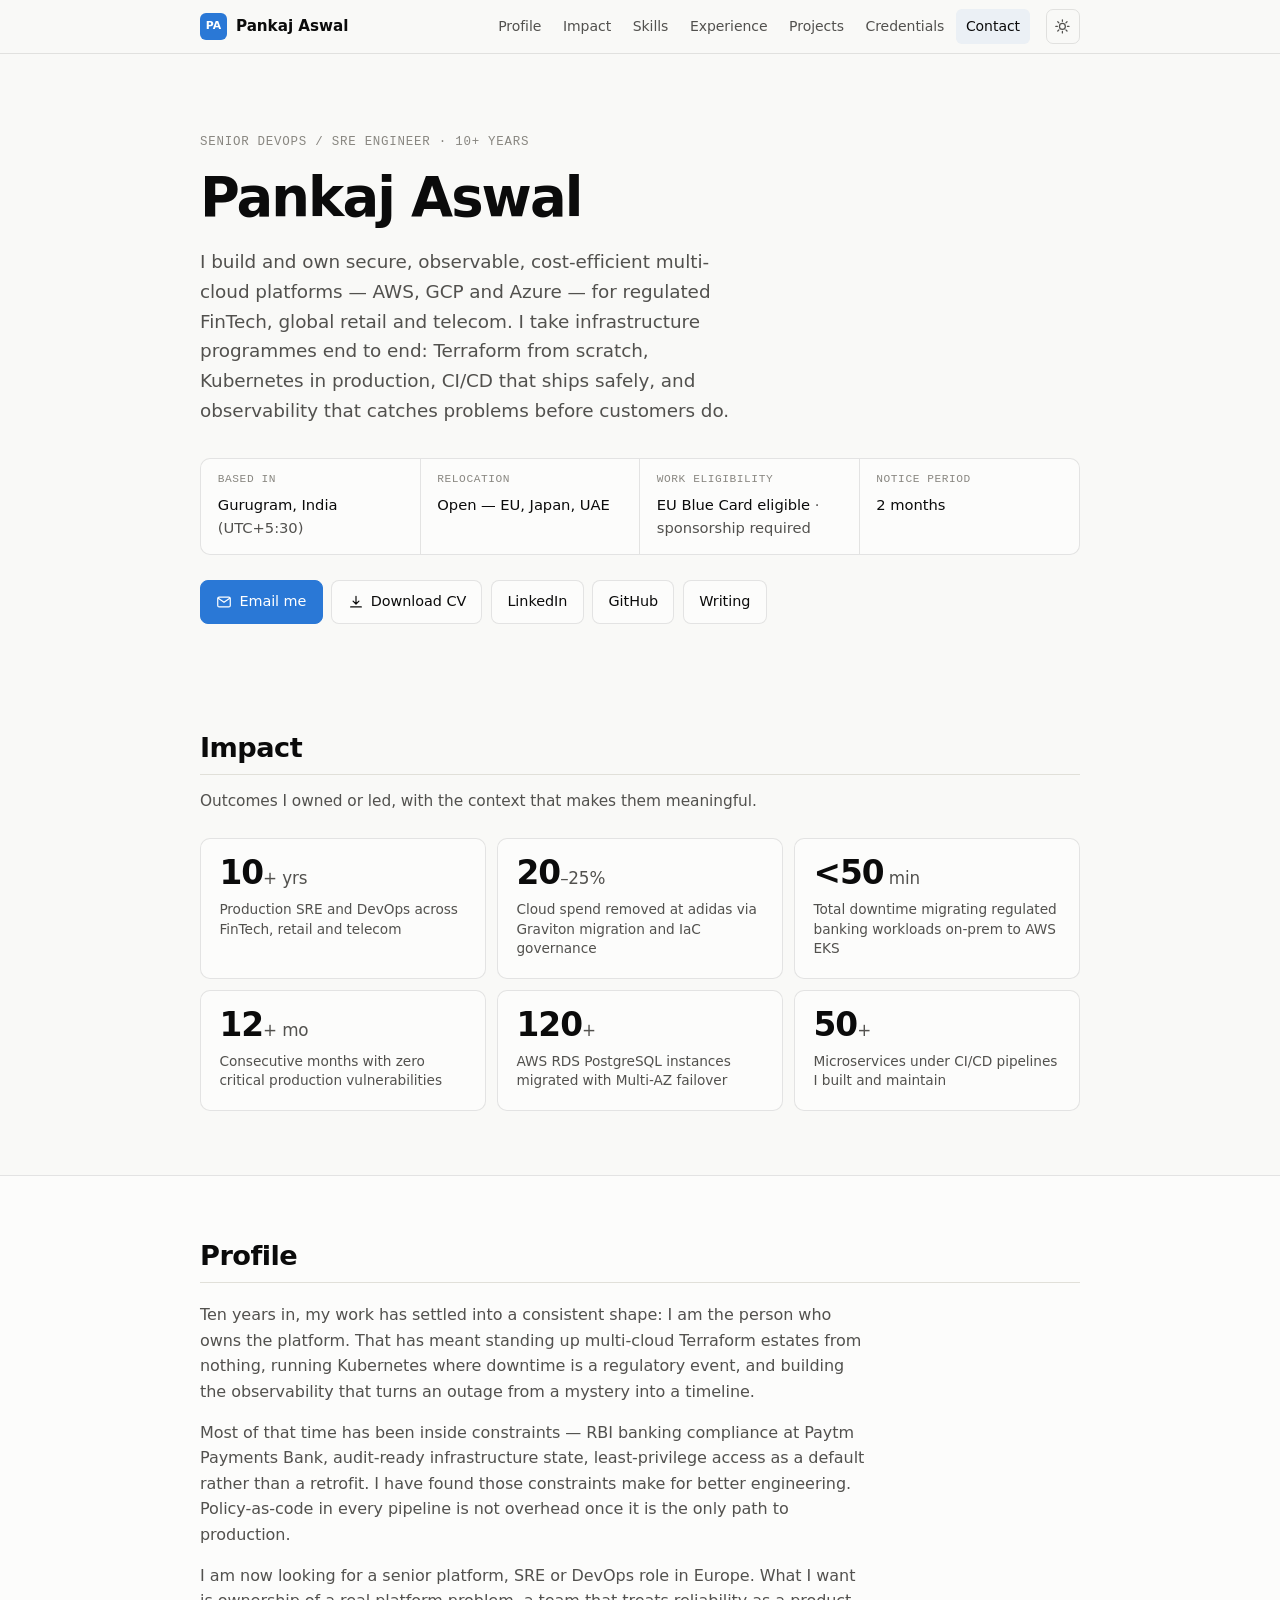
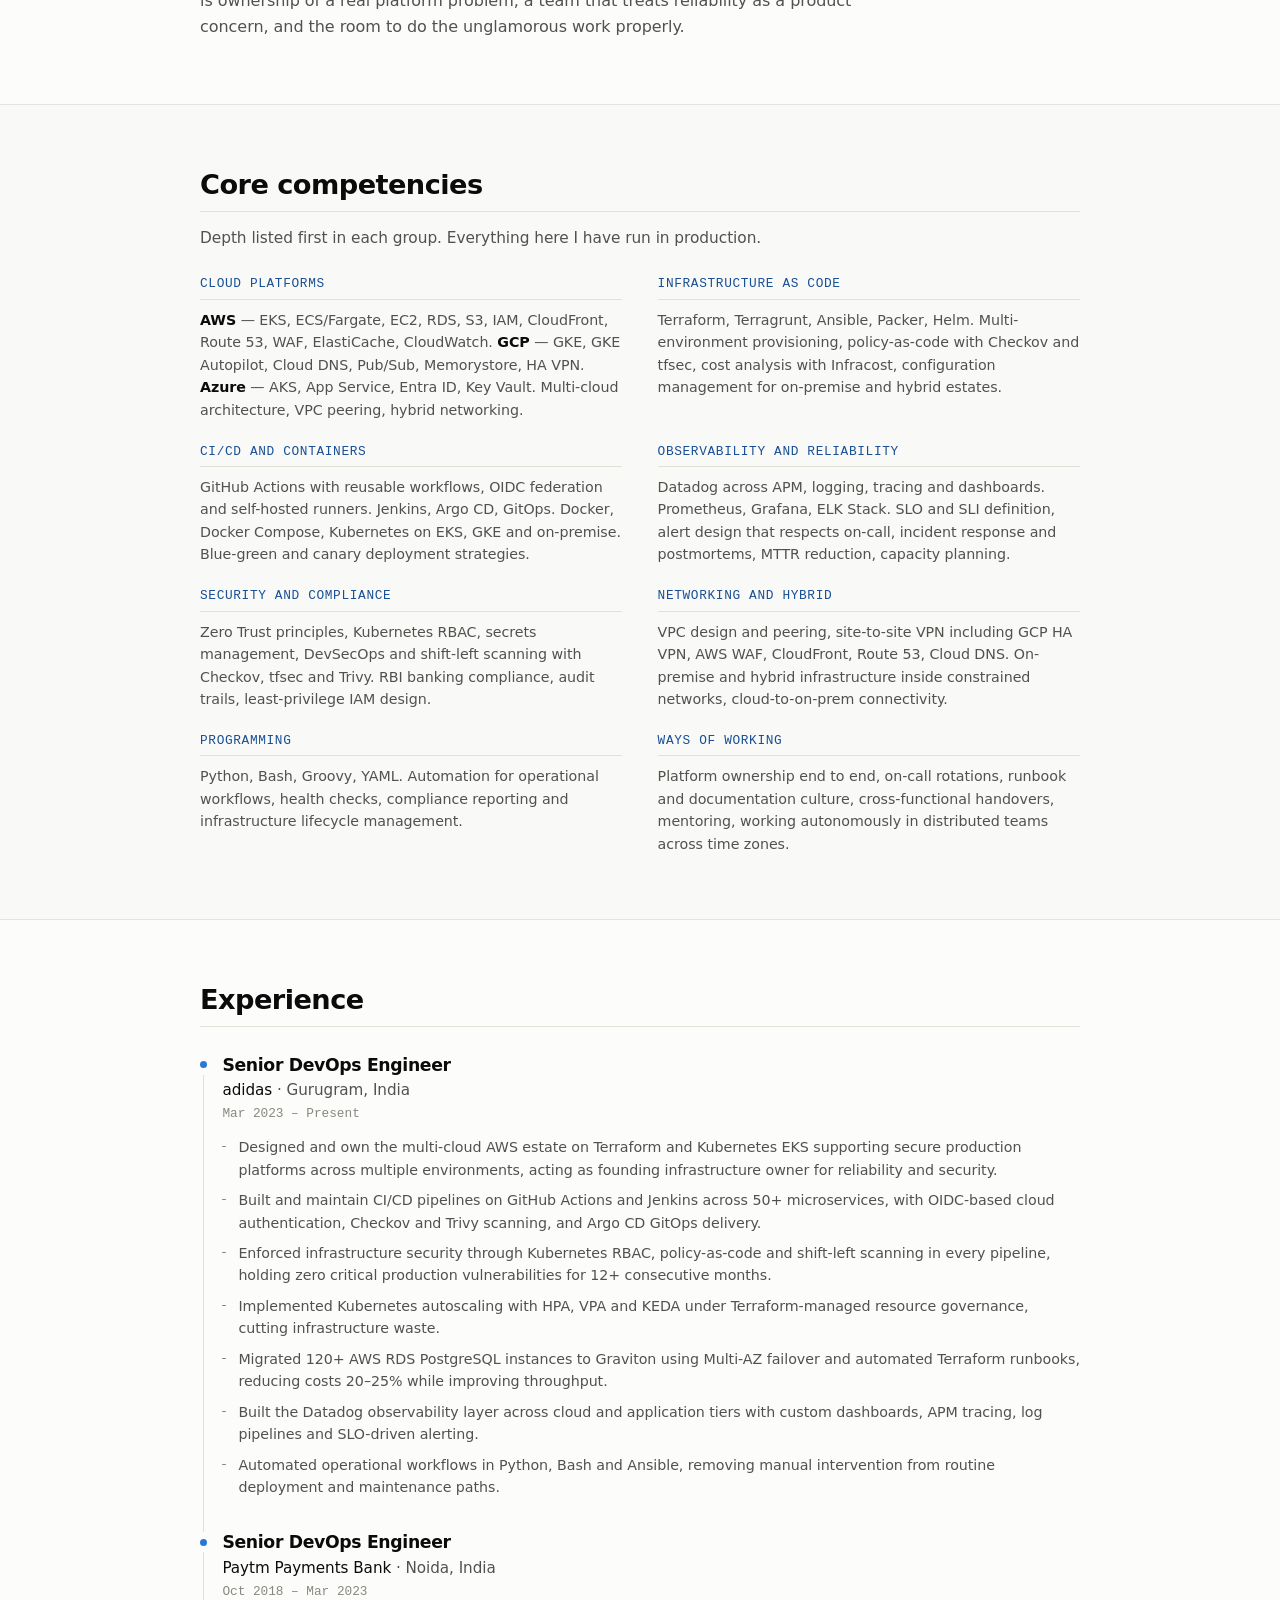
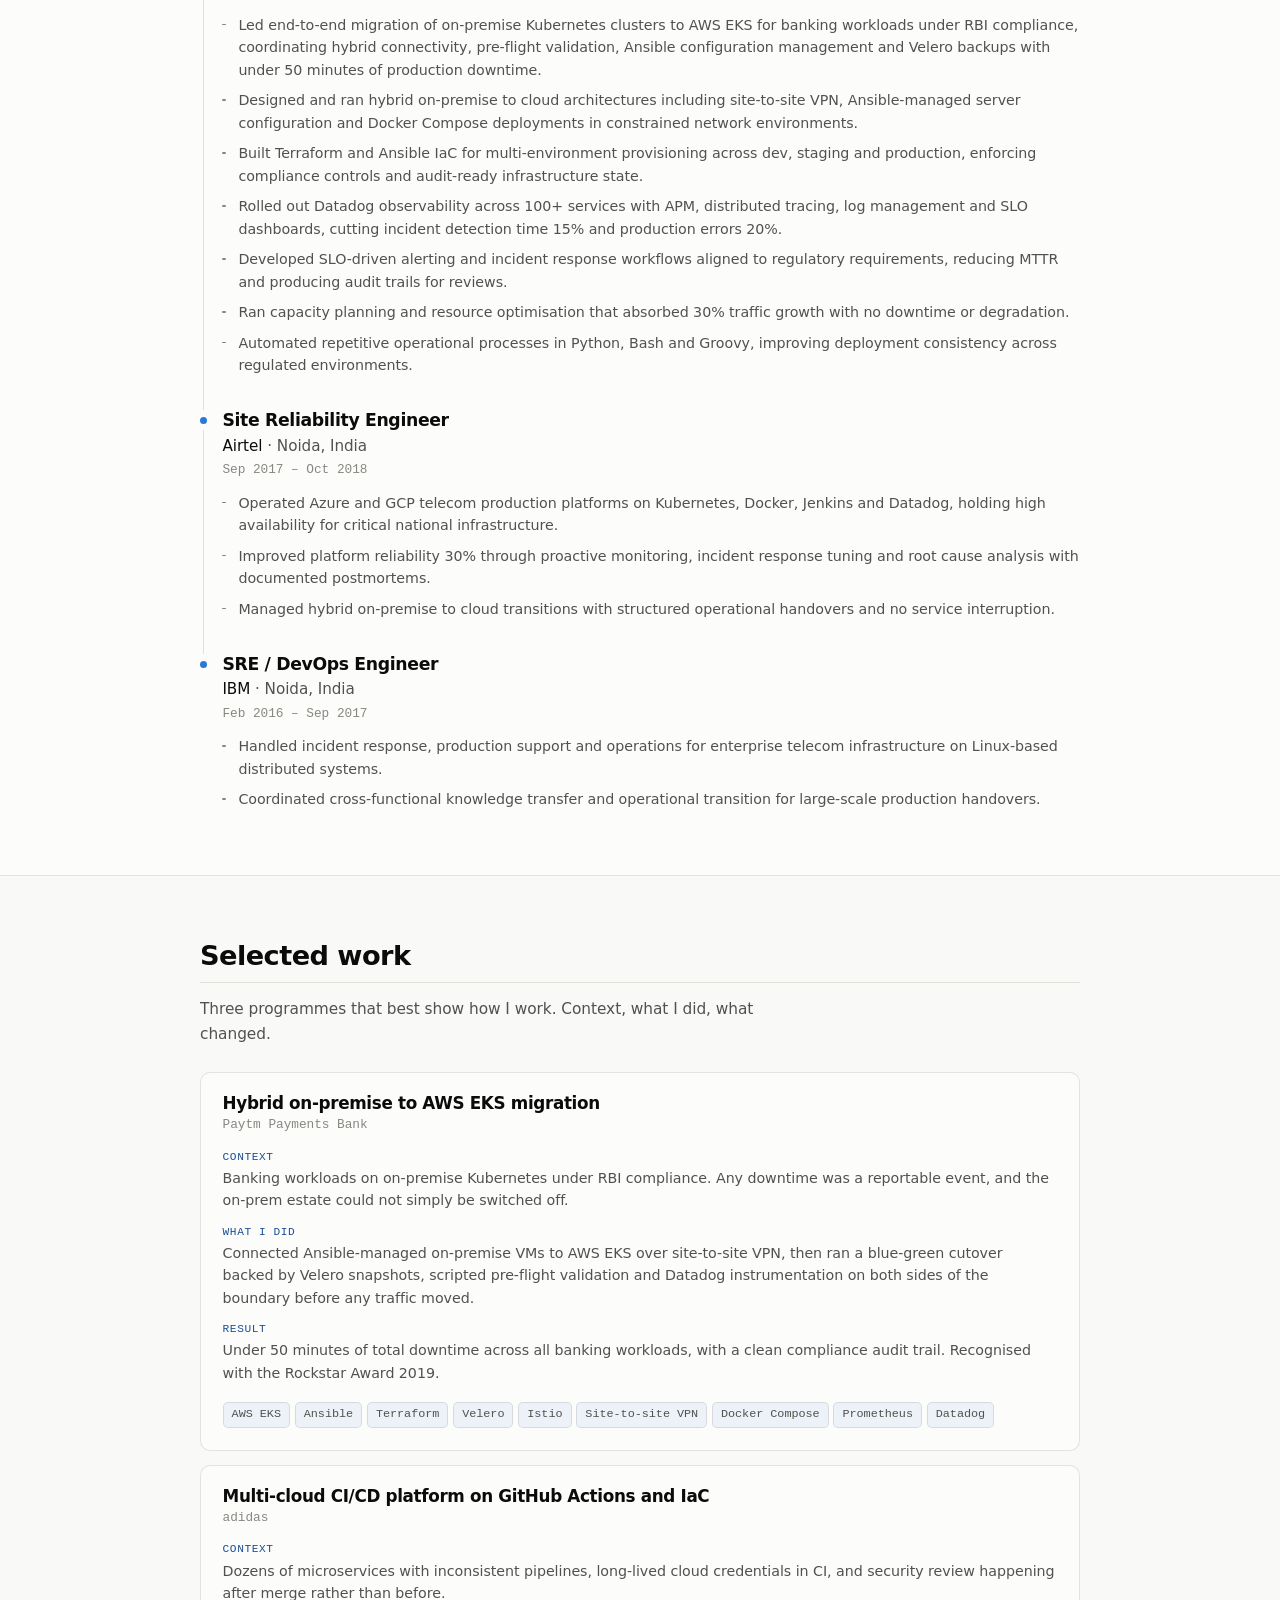
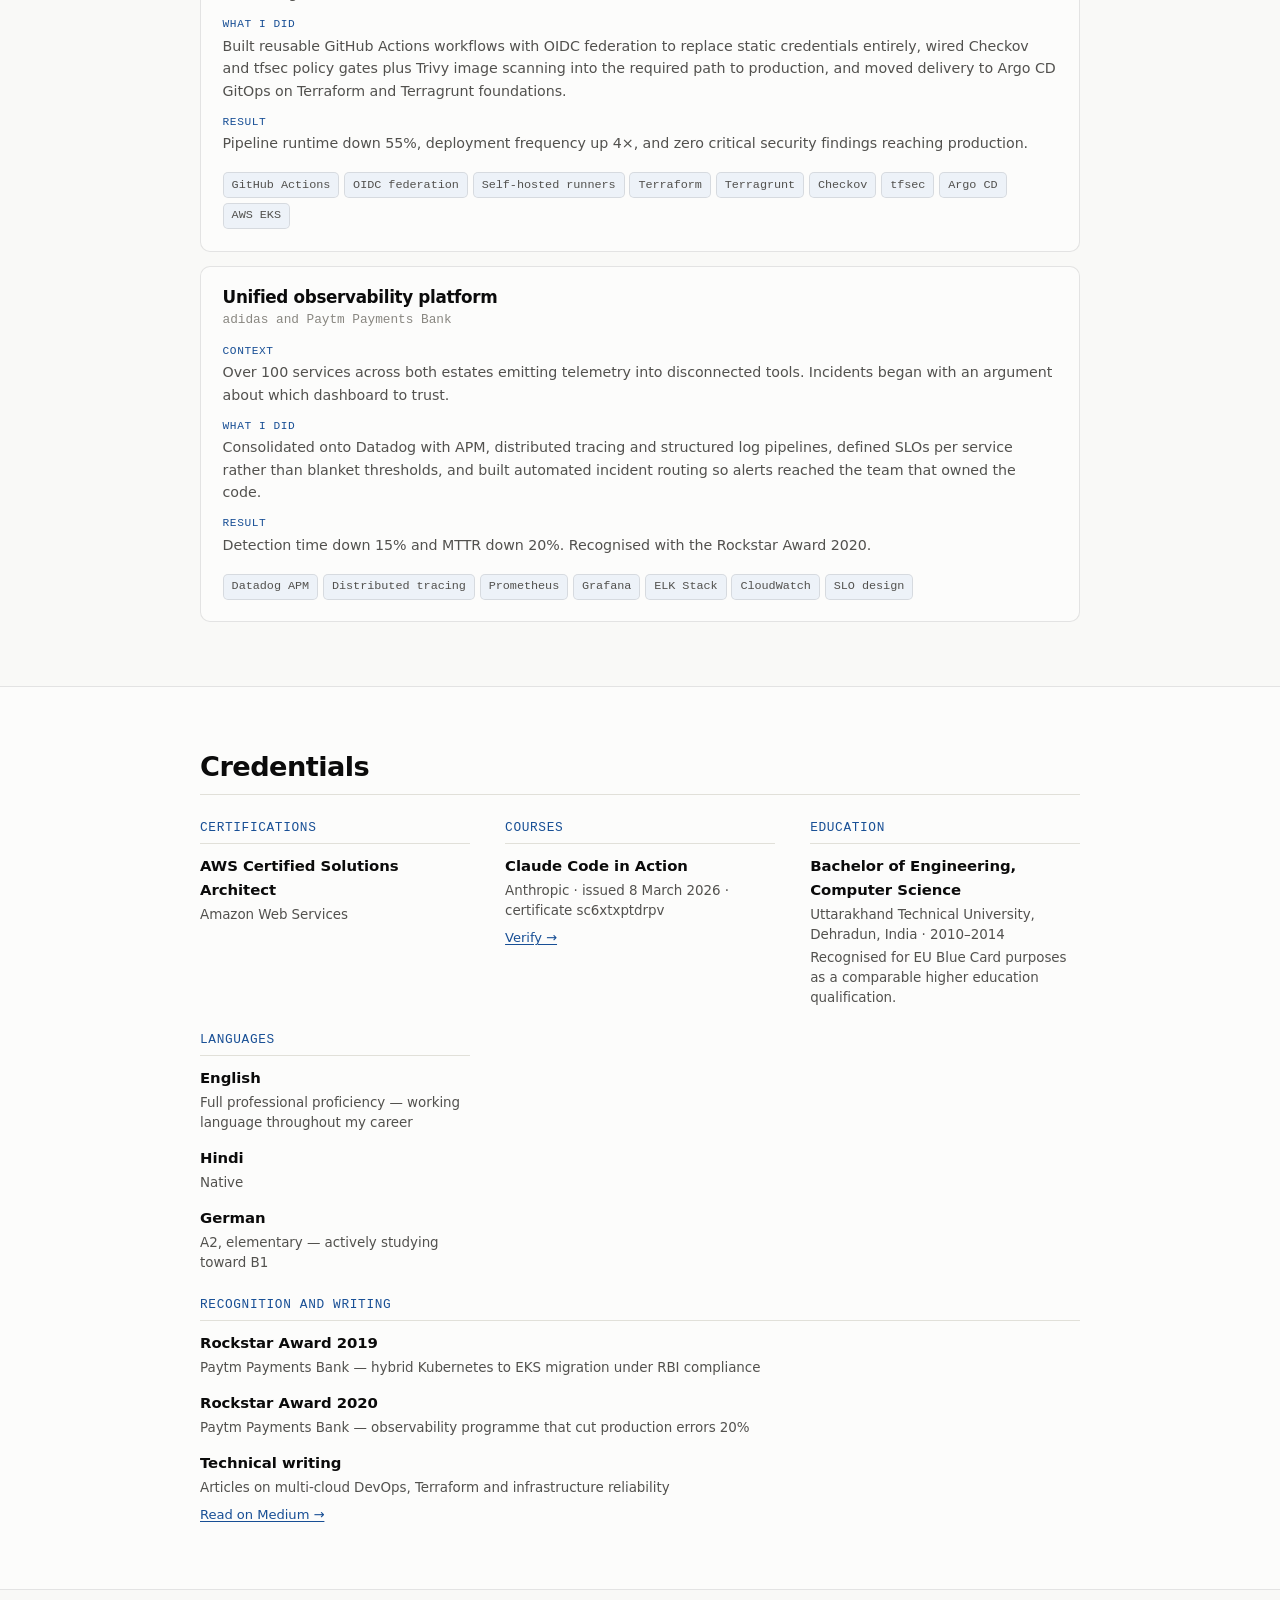
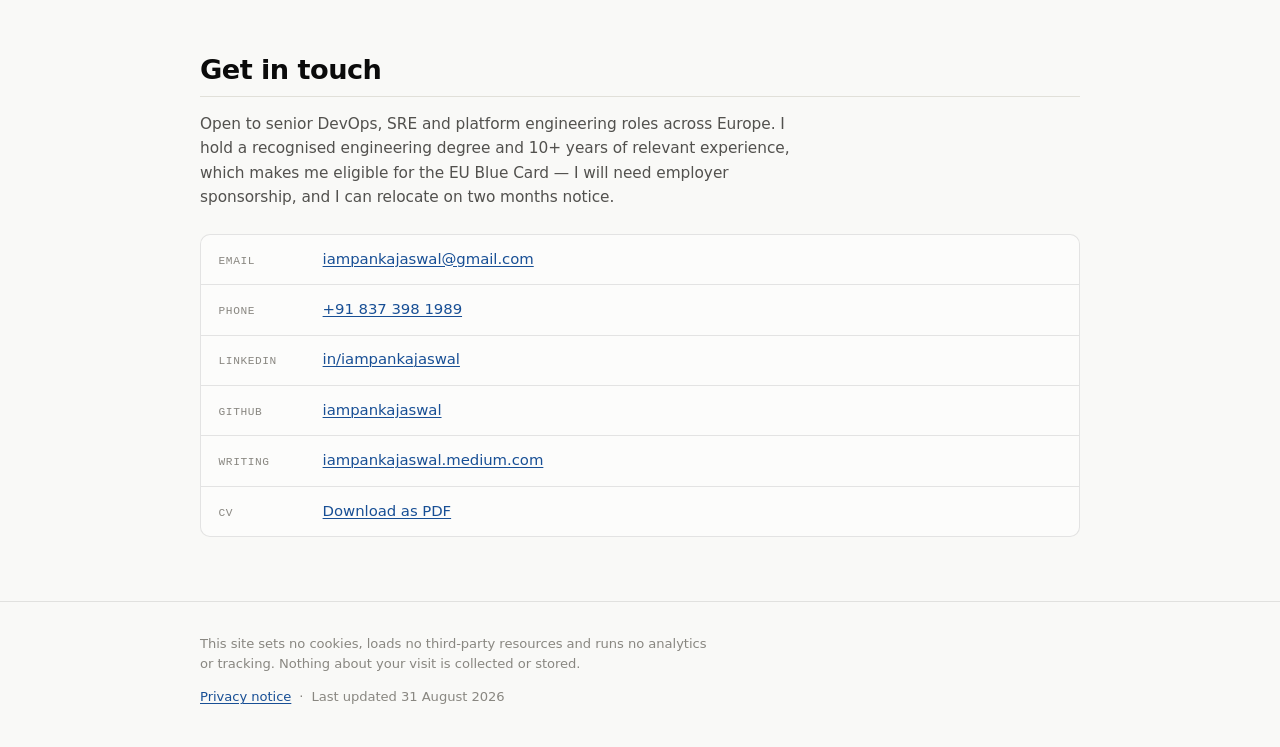
==== index.html @ b2da76a1 "Add portfolio site for European DevOps/SRE job search Static site, no build step: HTML, CSS and vani" ====
<!DOCTYPE html>
<html lang="en" data-theme="auto">
<head>
<meta charset="utf-8">
<meta name="viewport" content="width=device-width, initial-scale=1">
<title>Pankaj Aswal — Senior DevOps / SRE Engineer</title>
<meta name="description" content="Senior DevOps / SRE Engineer with 10+ years building secure, observable multi-cloud infrastructure on AWS, GCP and Azure in regulated FinTech, retail and telecom environments. Open to relocation across the EU. EU Blue Card eligible.">
<meta name="author" content="Pankaj Aswal">
<link rel="canonical" href="https://iampankajaswal.github.io/">

<!-- Open Graph -->
<meta property="og:type" content="profile">
<meta property="og:title" content="Pankaj Aswal — Senior DevOps / SRE Engineer">
<meta property="og:description" content="10+ years of multi-cloud infrastructure, Kubernetes, Terraform and observability in regulated environments. Open to relocation across the EU.">
<meta property="og:locale" content="en_GB">

<link rel="stylesheet" href="assets/css/style.css">
<link rel="icon" href="data:image/svg+xml,<svg xmlns='http://www.w3.org/2000/svg' viewBox='0 0 100 100'><rect width='100' height='100' rx='18' fill='%232a78d6'/><text x='50' y='68' font-family='system-ui,sans-serif' font-size='52' font-weight='600' fill='%23fff' text-anchor='middle'>PA</text></svg>">

<!-- Structured data: helps EU recruiters' tooling and Google parse the profile -->
<script type="application/ld+json">
{
  "@context": "https://schema.org",
  "@type": "Person",
  "name": "Pankaj Aswal",
  "jobTitle": "Senior DevOps / SRE Engineer",
  "email": "mailto:iampankajaswal@gmail.com",
  "telephone": "+918373981989",
  "url": "https://iampankajaswal.github.io/",
  "sameAs": [
    "https://www.linkedin.com/in/iampankajaswal/",
    "https://github.com/iampankajaswal",
    "https://iampankajaswal.medium.com/"
  ],
  "knowsLanguage": [
    { "@type": "Language", "name": "English" },
    { "@type": "Language", "name": "Hindi" },
    { "@type": "Language", "name": "German" }
  ],
  "alumniOf": {
    "@type": "CollegeOrUniversity",
    "name": "Uttarakhand Technical University"
  },
  "knowsAbout": ["Site Reliability Engineering","DevOps","Kubernetes","Terraform","Amazon Web Services","Google Cloud Platform","Microsoft Azure","Observability","CI/CD","Platform Engineering"]
}
</script>
</head>
<body>

<a class="skip" href="#main">Skip to content</a>

<header class="topbar">
  <nav class="topbar__inner" aria-label="Section navigation">
    <a class="brand" href="#top">
      <span class="brand__mark" aria-hidden="true">PA</span>
      <span class="brand__text">Pankaj&nbsp;Aswal</span>
    </a>

    <button class="navtoggle" aria-expanded="false" aria-controls="navlinks" aria-label="Toggle navigation">
      <span aria-hidden="true"></span><span aria-hidden="true"></span><span aria-hidden="true"></span>
    </button>

    <ul class="navlinks" id="navlinks">
      <li><a href="#profile">Profile</a></li>
      <li><a href="#impact">Impact</a></li>
      <li><a href="#skills">Skills</a></li>
      <li><a href="#experience">Experience</a></li>
      <li><a href="#projects">Projects</a></li>
      <li><a href="#credentials">Credentials</a></li>
      <li><a href="#contact">Contact</a></li>
    </ul>

    <button class="themetoggle" id="themetoggle" aria-label="Switch colour theme" title="Switch colour theme">
      <svg class="i-sun" viewBox="0 0 24 24" aria-hidden="true" fill="none" stroke="currentColor" stroke-width="1.8" stroke-linecap="round"><circle cx="12" cy="12" r="4.2"/><path d="M12 2.6v2.2M12 19.2v2.2M2.6 12h2.2M19.2 12h2.2M5.4 5.4l1.6 1.6M17 17l1.6 1.6M18.6 5.4L17 7M7 17l-1.6 1.6"/></svg>
      <svg class="i-moon" viewBox="0 0 24 24" aria-hidden="true" fill="none" stroke="currentColor" stroke-width="1.8" stroke-linecap="round" stroke-linejoin="round"><path d="M20.5 14.4A8.6 8.6 0 0 1 9.6 3.5a8.7 8.7 0 1 0 10.9 10.9Z"/></svg>
    </button>
  </nav>
</header>

<main id="main">

<!-- ───────────────────────── HERO ───────────────────────── -->
<section class="hero" id="top">
  <div class="wrap">
    <p class="hero__eyebrow">Senior DevOps / SRE Engineer &middot; 10+ years</p>
    <h1 class="hero__name">Pankaj Aswal</h1>
    <p class="hero__pitch">
      I build and own secure, observable, cost-efficient multi-cloud platforms — AWS, GCP and Azure —
      for regulated FinTech, global retail and telecom. I take infrastructure programmes end to end:
      Terraform from scratch, Kubernetes in production, CI/CD that ships safely, and observability
      that catches problems before customers do.
    </p>

    <!-- Availability: EU employers screen on these four facts first -->
    <dl class="availability" aria-label="Availability and work eligibility">
      <div class="availability__item">
        <dt>Based in</dt>
        <dd>Gurugram, India <span class="sub">(UTC+5:30)</span></dd>
      </div>
      <div class="availability__item">
        <dt>Relocation</dt>
        <dd>Open — EU, Japan, UAE</dd>
      </div>
      <div class="availability__item">
        <dt>Work eligibility</dt>
        <dd>EU Blue Card eligible <span class="sub">· sponsorship required</span></dd>
      </div>
      <div class="availability__item">
        <dt>Notice period</dt>
        <dd>2 months</dd>
      </div>
    </dl>

    <div class="cta">
      <a class="btn btn--primary" href="mailto:iampankajaswal@gmail.com?subject=DevOps%2FSRE%20opportunity">
        <svg viewBox="0 0 24 24" aria-hidden="true" fill="none" stroke="currentColor" stroke-width="1.8" stroke-linecap="round" stroke-linejoin="round"><rect x="2.6" y="4.6" width="18.8" height="14.8" rx="2.2"/><path d="m3.4 6.4 8.6 6 8.6-6"/></svg>
        Email me
      </a>
      <a class="btn" href="Pankaj_Aswal_DevOps_CloudNative.pdf" download>
        <svg viewBox="0 0 24 24" aria-hidden="true" fill="none" stroke="currentColor" stroke-width="1.8" stroke-linecap="round" stroke-linejoin="round"><path d="M12 3.4v11.4M7.6 10.6 12 15l4.4-4.4M4 19.4h16"/></svg>
        Download CV
      </a>
      <a class="btn" href="https://www.linkedin.com/in/iampankajaswal/" target="_blank" rel="noopener noreferrer">LinkedIn</a>
      <a class="btn" href="https://github.com/iampankajaswal" target="_blank" rel="noopener noreferrer">GitHub</a>
      <a class="btn" href="https://iampankajaswal.medium.com/" target="_blank" rel="noopener noreferrer">Writing</a>
    </div>
  </div>
</section>

<!-- ───────────────────────── IMPACT ───────────────────────── -->
<section class="section" id="impact">
  <div class="wrap">
    <h2 class="section__title">Impact</h2>
    <p class="section__lede">Outcomes I owned or led, with the context that makes them meaningful.</p>

    <ul class="stats" role="list">
      <li class="stat">
        <span class="stat__value">10<span class="stat__unit">+ yrs</span></span>
        <span class="stat__label">Production SRE and DevOps across FinTech, retail and telecom</span>
      </li>
      <li class="stat">
        <span class="stat__value">20<span class="stat__unit">–25%</span></span>
        <span class="stat__label">Cloud spend removed at adidas via Graviton migration and IaC governance</span>
      </li>
      <li class="stat">
        <span class="stat__value">&lt;50<span class="stat__unit"> min</span></span>
        <span class="stat__label">Total downtime migrating regulated banking workloads on-prem to AWS EKS</span>
      </li>
      <li class="stat">
        <span class="stat__value">12<span class="stat__unit">+ mo</span></span>
        <span class="stat__label">Consecutive months with zero critical production vulnerabilities</span>
      </li>
      <li class="stat">
        <span class="stat__value">120<span class="stat__unit">+</span></span>
        <span class="stat__label">AWS RDS PostgreSQL instances migrated with Multi-AZ failover</span>
      </li>
      <li class="stat">
        <span class="stat__value">50<span class="stat__unit">+</span></span>
        <span class="stat__label">Microservices under CI/CD pipelines I built and maintain</span>
      </li>
    </ul>
  </div>
</section>

<!-- ───────────────────────── PROFILE ───────────────────────── -->
<section class="section section--alt" id="profile">
  <div class="wrap">
    <h2 class="section__title">Profile</h2>
    <div class="prose">
      <p>
        Ten years in, my work has settled into a consistent shape: I am the person who owns the
        platform. That has meant standing up multi-cloud Terraform estates from nothing, running
        Kubernetes where downtime is a regulatory event, and building the observability that turns
        an outage from a mystery into a timeline.
      </p>
      <p>
        Most of that time has been inside constraints — RBI banking compliance at Paytm Payments
        Bank, audit-ready infrastructure state, least-privilege access as a default rather than a
        retrofit. I have found those constraints make for better engineering. Policy-as-code in
        every pipeline is not overhead once it is the only path to production.
      </p>
      <p>
        I am now looking for a senior platform, SRE or DevOps role in Europe. What I want is
        ownership of a real platform problem, a team that treats reliability as a product concern,
        and the room to do the unglamorous work properly.
      </p>
    </div>
  </div>
</section>

<!-- ───────────────────────── SKILLS ───────────────────────── -->
<section class="section" id="skills">
  <div class="wrap">
    <h2 class="section__title">Core competencies</h2>
    <p class="section__lede">Depth listed first in each group. Everything here I have run in production.</p>

    <div class="skills">
      <article class="skillgroup">
        <h3>Cloud platforms</h3>
        <p><strong>AWS</strong> — EKS, ECS/Fargate, EC2, RDS, S3, IAM, CloudFront, Route&nbsp;53, WAF, ElastiCache, CloudWatch.
        <strong>GCP</strong> — GKE, GKE Autopilot, Cloud DNS, Pub/Sub, Memorystore, HA VPN.
        <strong>Azure</strong> — AKS, App Service, Entra ID, Key Vault.
        Multi-cloud architecture, VPC peering, hybrid networking.</p>
      </article>

      <article class="skillgroup">
        <h3>Infrastructure as code</h3>
        <p>Terraform, Terragrunt, Ansible, Packer, Helm. Multi-environment provisioning,
        policy-as-code with Checkov and tfsec, cost analysis with Infracost, configuration
        management for on-premise and hybrid estates.</p>
      </article>

      <article class="skillgroup">
        <h3>CI/CD and containers</h3>
        <p>GitHub Actions with reusable workflows, OIDC federation and self-hosted runners.
        Jenkins, Argo CD, GitOps. Docker, Docker Compose, Kubernetes on EKS, GKE and
        on-premise. Blue-green and canary deployment strategies.</p>
      </article>

      <article class="skillgroup">
        <h3>Observability and reliability</h3>
        <p>Datadog across APM, logging, tracing and dashboards. Prometheus, Grafana, ELK Stack.
        SLO and SLI definition, alert design that respects on-call, incident response and
        postmortems, MTTR reduction, capacity planning.</p>
      </article>

      <article class="skillgroup">
        <h3>Security and compliance</h3>
        <p>Zero Trust principles, Kubernetes RBAC, secrets management, DevSecOps and shift-left
        scanning with Checkov, tfsec and Trivy. RBI banking compliance, audit trails,
        least-privilege IAM design.</p>
      </article>

      <article class="skillgroup">
        <h3>Networking and hybrid</h3>
        <p>VPC design and peering, site-to-site VPN including GCP HA VPN, AWS WAF, CloudFront,
        Route&nbsp;53, Cloud DNS. On-premise and hybrid infrastructure inside constrained
        networks, cloud-to-on-prem connectivity.</p>
      </article>

      <article class="skillgroup">
        <h3>Programming</h3>
        <p>Python, Bash, Groovy, YAML. Automation for operational workflows, health checks,
        compliance reporting and infrastructure lifecycle management.</p>
      </article>

      <article class="skillgroup">
        <h3>Ways of working</h3>
        <p>Platform ownership end to end, on-call rotations, runbook and documentation culture,
        cross-functional handovers, mentoring, working autonomously in distributed teams
        across time zones.</p>
      </article>
    </div>
  </div>
</section>

<!-- ───────────────────────── EXPERIENCE ───────────────────────── -->
<section class="section section--alt" id="experience">
  <div class="wrap">
    <h2 class="section__title">Experience</h2>

    <ol class="timeline" role="list">

      <li class="role">
        <div class="role__head">
          <h3 class="role__title">Senior DevOps Engineer</h3>
          <p class="role__org">adidas <span class="role__loc">· Gurugram, India</span></p>
          <p class="role__dates"><time datetime="2023-03">Mar 2023</time> – Present</p>
        </div>
        <ul class="role__points">
          <li>Designed and own the multi-cloud AWS estate on Terraform and Kubernetes EKS supporting secure production platforms across multiple environments, acting as founding infrastructure owner for reliability and security.</li>
          <li>Built and maintain CI/CD pipelines on GitHub Actions and Jenkins across 50+ microservices, with OIDC-based cloud authentication, Checkov and Trivy scanning, and Argo CD GitOps delivery.</li>
          <li>Enforced infrastructure security through Kubernetes RBAC, policy-as-code and shift-left scanning in every pipeline, holding zero critical production vulnerabilities for 12+ consecutive months.</li>
          <li>Implemented Kubernetes autoscaling with HPA, VPA and KEDA under Terraform-managed resource governance, cutting infrastructure waste.</li>
          <li>Migrated 120+ AWS RDS PostgreSQL instances to Graviton using Multi-AZ failover and automated Terraform runbooks, reducing costs 20–25% while improving throughput.</li>
          <li>Built the Datadog observability layer across cloud and application tiers with custom dashboards, APM tracing, log pipelines and SLO-driven alerting.</li>
          <li>Automated operational workflows in Python, Bash and Ansible, removing manual intervention from routine deployment and maintenance paths.</li>
        </ul>
      </li>

      <li class="role">
        <div class="role__head">
          <h3 class="role__title">Senior DevOps Engineer</h3>
          <p class="role__org">Paytm Payments Bank <span class="role__loc">· Noida, India</span></p>
          <p class="role__dates"><time datetime="2018-10">Oct 2018</time> – <time datetime="2023-03">Mar 2023</time></p>
        </div>
        <ul class="role__points">
          <li>Led end-to-end migration of on-premise Kubernetes clusters to AWS EKS for banking workloads under RBI compliance, coordinating hybrid connectivity, pre-flight validation, Ansible configuration management and Velero backups with under 50 minutes of production downtime.</li>
          <li>Designed and ran hybrid on-premise to cloud architectures including site-to-site VPN, Ansible-managed server configuration and Docker Compose deployments in constrained network environments.</li>
          <li>Built Terraform and Ansible IaC for multi-environment provisioning across dev, staging and production, enforcing compliance controls and audit-ready infrastructure state.</li>
          <li>Rolled out Datadog observability across 100+ services with APM, distributed tracing, log management and SLO dashboards, cutting incident detection time 15% and production errors 20%.</li>
          <li>Developed SLO-driven alerting and incident response workflows aligned to regulatory requirements, reducing MTTR and producing audit trails for reviews.</li>
          <li>Ran capacity planning and resource optimisation that absorbed 30% traffic growth with no downtime or degradation.</li>
          <li>Automated repetitive operational processes in Python, Bash and Groovy, improving deployment consistency across regulated environments.</li>
        </ul>
      </li>

      <li class="role">
        <div class="role__head">
          <h3 class="role__title">Site Reliability Engineer</h3>
          <p class="role__org">Airtel <span class="role__loc">· Noida, India</span></p>
          <p class="role__dates"><time datetime="2017-09">Sep 2017</time> – <time datetime="2018-10">Oct 2018</time></p>
        </div>
        <ul class="role__points">
          <li>Operated Azure and GCP telecom production platforms on Kubernetes, Docker, Jenkins and Datadog, holding high availability for critical national infrastructure.</li>
          <li>Improved platform reliability 30% through proactive monitoring, incident response tuning and root cause analysis with documented postmortems.</li>
          <li>Managed hybrid on-premise to cloud transitions with structured operational handovers and no service interruption.</li>
        </ul>
      </li>

      <li class="role">
        <div class="role__head">
          <h3 class="role__title">SRE / DevOps Engineer</h3>
          <p class="role__org">IBM <span class="role__loc">· Noida, India</span></p>
          <p class="role__dates"><time datetime="2016-02">Feb 2016</time> – <time datetime="2017-09">Sep 2017</time></p>
        </div>
        <ul class="role__points">
          <li>Handled incident response, production support and operations for enterprise telecom infrastructure on Linux-based distributed systems.</li>
          <li>Coordinated cross-functional knowledge transfer and operational transition for large-scale production handovers.</li>
        </ul>
      </li>

    </ol>
  </div>
</section>

<!-- ───────────────────────── PROJECTS ───────────────────────── -->
<section class="section" id="projects">
  <div class="wrap">
    <h2 class="section__title">Selected work</h2>
    <p class="section__lede">Three programmes that best show how I work. Context, what I did, what changed.</p>

    <div class="cases">

      <article class="case">
        <header class="case__head">
          <h3>Hybrid on-premise to AWS EKS migration</h3>
          <p class="case__org">Paytm Payments Bank</p>
        </header>
        <dl class="case__body">
          <dt>Context</dt>
          <dd>Banking workloads on on-premise Kubernetes under RBI compliance. Any downtime was a reportable event, and the on-prem estate could not simply be switched off.</dd>
          <dt>What I did</dt>
          <dd>Connected Ansible-managed on-premise VMs to AWS EKS over site-to-site VPN, then ran a blue-green cutover backed by Velero snapshots, scripted pre-flight validation and Datadog instrumentation on both sides of the boundary before any traffic moved.</dd>
          <dt>Result</dt>
          <dd>Under 50 minutes of total downtime across all banking workloads, with a clean compliance audit trail. Recognised with the Rockstar Award 2019.</dd>
        </dl>
        <ul class="tags" role="list">
          <li>AWS EKS</li><li>Ansible</li><li>Terraform</li><li>Velero</li><li>Istio</li><li>Site-to-site VPN</li><li>Docker Compose</li><li>Prometheus</li><li>Datadog</li>
        </ul>
      </article>

      <article class="case">
        <header class="case__head">
          <h3>Multi-cloud CI/CD platform on GitHub Actions and IaC</h3>
          <p class="case__org">adidas</p>
        </header>
        <dl class="case__body">
          <dt>Context</dt>
          <dd>Dozens of microservices with inconsistent pipelines, long-lived cloud credentials in CI, and security review happening after merge rather than before.</dd>
          <dt>What I did</dt>
          <dd>Built reusable GitHub Actions workflows with OIDC federation to replace static credentials entirely, wired Checkov and tfsec policy gates plus Trivy image scanning into the required path to production, and moved delivery to Argo CD GitOps on Terraform and Terragrunt foundations.</dd>
          <dt>Result</dt>
          <dd>Pipeline runtime down 55%, deployment frequency up 4×, and zero critical security findings reaching production.</dd>
        </dl>
        <ul class="tags" role="list">
          <li>GitHub Actions</li><li>OIDC federation</li><li>Self-hosted runners</li><li>Terraform</li><li>Terragrunt</li><li>Checkov</li><li>tfsec</li><li>Argo CD</li><li>AWS EKS</li>
        </ul>
      </article>

      <article class="case">
        <header class="case__head">
          <h3>Unified observability platform</h3>
          <p class="case__org">adidas and Paytm Payments Bank</p>
        </header>
        <dl class="case__body">
          <dt>Context</dt>
          <dd>Over 100 services across both estates emitting telemetry into disconnected tools. Incidents began with an argument about which dashboard to trust.</dd>
          <dt>What I did</dt>
          <dd>Consolidated onto Datadog with APM, distributed tracing and structured log pipelines, defined SLOs per service rather than blanket thresholds, and built automated incident routing so alerts reached the team that owned the code.</dd>
          <dt>Result</dt>
          <dd>Detection time down 15% and MTTR down 20%. Recognised with the Rockstar Award 2020.</dd>
        </dl>
        <ul class="tags" role="list">
          <li>Datadog APM</li><li>Distributed tracing</li><li>Prometheus</li><li>Grafana</li><li>ELK Stack</li><li>CloudWatch</li><li>SLO design</li>
        </ul>
      </article>

    </div>
  </div>
</section>

<!-- ───────────────────────── CREDENTIALS ───────────────────────── -->
<section class="section section--alt" id="credentials">
  <div class="wrap">
    <h2 class="section__title">Credentials</h2>

    <div class="creds">

      <div class="credblock">
        <h3>Certifications</h3>
        <ul class="plainlist" role="list">
          <li><strong>AWS Certified Solutions Architect</strong><span class="meta">Amazon Web Services</span></li>
        </ul>
      </div>

      <div class="credblock">
        <h3>Courses</h3>
        <ul class="plainlist" role="list">
          <li>
            <strong>Claude Code in Action</strong>
            <span class="meta">Anthropic · issued 8 March 2026 · certificate sc6xtxptdrpv</span>
            <a class="verify" href="https://verify.skilljar.com/c/sc6xtxptdrpv" target="_blank" rel="noopener noreferrer">Verify&nbsp;→</a>
          </li>
        </ul>
      </div>

      <div class="credblock">
        <h3>Education</h3>
        <ul class="plainlist" role="list">
          <li>
            <strong>Bachelor of Engineering, Computer Science</strong>
            <span class="meta">Uttarakhand Technical University, Dehradun, India · 2010–2014</span>
            <span class="meta">Recognised for EU Blue Card purposes as a comparable higher education qualification.</span>
          </li>
        </ul>
      </div>

      <div class="credblock">
        <h3>Languages</h3>
        <ul class="plainlist plainlist--lang" role="list">
          <li><strong>English</strong><span class="meta">Full professional proficiency — working language throughout my career</span></li>
          <li><strong>Hindi</strong><span class="meta">Native</span></li>
          <li><strong>German</strong><span class="meta">A2, elementary — actively studying toward B1</span></li>
        </ul>
      </div>

      <div class="credblock credblock--wide">
        <h3>Recognition and writing</h3>
        <ul class="plainlist" role="list">
          <li><strong>Rockstar Award 2019</strong><span class="meta">Paytm Payments Bank — hybrid Kubernetes to EKS migration under RBI compliance</span></li>
          <li><strong>Rockstar Award 2020</strong><span class="meta">Paytm Payments Bank — observability programme that cut production errors 20%</span></li>
          <li>
            <strong>Technical writing</strong>
            <span class="meta">Articles on multi-cloud DevOps, Terraform and infrastructure reliability</span>
            <a class="verify" href="https://iampankajaswal.medium.com/" target="_blank" rel="noopener noreferrer">Read on Medium&nbsp;→</a>
          </li>
        </ul>
      </div>

    </div>
  </div>
</section>

<!-- ───────────────────────── CONTACT ───────────────────────── -->
<section class="section" id="contact">
  <div class="wrap">
    <h2 class="section__title">Get in touch</h2>
    <p class="section__lede">
      Open to senior DevOps, SRE and platform engineering roles across Europe. I hold a recognised
      engineering degree and 10+ years of relevant experience, which makes me eligible for the
      EU Blue Card — I will need employer sponsorship, and I can relocate on two months notice.
    </p>

    <ul class="contactlist" role="list">
      <li>
        <span class="contactlist__k">Email</span>
        <a href="mailto:iampankajaswal@gmail.com">iampankajaswal@gmail.com</a>
      </li>
      <li>
        <span class="contactlist__k">Phone</span>
        <a href="tel:+918373981989">+91 837&nbsp;398&nbsp;1989</a>
      </li>
      <li>
        <span class="contactlist__k">LinkedIn</span>
        <a href="https://www.linkedin.com/in/iampankajaswal/" target="_blank" rel="noopener noreferrer">in/iampankajaswal</a>
      </li>
      <li>
        <span class="contactlist__k">GitHub</span>
        <a href="https://github.com/iampankajaswal" target="_blank" rel="noopener noreferrer">iampankajaswal</a>
      </li>
      <li>
        <span class="contactlist__k">Writing</span>
        <a href="https://iampankajaswal.medium.com/" target="_blank" rel="noopener noreferrer">iampankajaswal.medium.com</a>
      </li>
      <li>
        <span class="contactlist__k">CV</span>
        <a href="Pankaj_Aswal_DevOps_CloudNative.pdf" download>Download as PDF</a>
      </li>
    </ul>
  </div>
</section>

</main>

<footer class="footer">
  <div class="wrap footer__inner">
    <p class="footer__note">
      This site sets no cookies, loads no third-party resources and runs no analytics or tracking.
      Nothing about your visit is collected or stored.
    </p>
    <p class="footer__links">
      <a href="privacy.html">Privacy notice</a>
      <span aria-hidden="true">·</span>
      <span>Last updated <time datetime="2026-08-31">31 August 2026</time></span>
    </p>
  </div>
</footer>

<script src="assets/js/main.js"></script>
</body>
</html>
---- assets/css/style.css ----
/* ============================================================
   Pankaj Aswal — portfolio
   Palette roles follow the validated reference instance:
   light surface #fcfcfb / page #f9f9f7, dark surface #1a1a19 / page #0d0d0d.
   Numbers and labels wear text tokens, never the accent hue.
   ============================================================ */

:root {
  color-scheme: light;

  --page:        #f9f9f7;
  --surface:     #fcfcfb;
  --ink:         #0b0b0b;
  --ink-2:       #52514e;
  --muted:       #898781;
  --rule:        #e1e0d9;
  --border:      rgba(11, 11, 11, 0.10);
  --accent:      #2a78d6;
  --accent-ink:  #184f95;
  --wash:        rgba(42, 120, 214, 0.07);

  --sans: system-ui, -apple-system, "Segoe UI", Roboto, "Helvetica Neue", Arial, sans-serif;
  --mono: ui-monospace, SFMono-Regular, "SF Mono", Menlo, Consolas, monospace;

  --max: 60rem;
  --gutter: clamp(1.15rem, 4vw, 2.5rem);
  --radius: 10px;
}

/* Dark values declared under both scopes: media query covers the OS setting,
   the data-theme scope covers the on-page toggle and must win either way. */
@media (prefers-color-scheme: dark) {
  :root:where(:not([data-theme="light"])) {
    color-scheme: dark;
    --page:       #0d0d0d;
    --surface:    #1a1a19;
    --ink:        #ffffff;
    --ink-2:      #c3c2b7;
    --muted:      #898781;
    --rule:       #2c2c2a;
    --border:     rgba(255, 255, 255, 0.10);
    --accent:     #3987e5;
    --accent-ink: #86b6ef;
    --wash:       rgba(57, 135, 229, 0.12);
  }
}
:root[data-theme="dark"] {
  color-scheme: dark;
  --page:       #0d0d0d;
  --surface:    #1a1a19;
  --ink:        #ffffff;
  --ink-2:      #c3c2b7;
  --muted:      #898781;
  --rule:       #2c2c2a;
  --border:     rgba(255, 255, 255, 0.10);
  --accent:     #3987e5;
  --accent-ink: #86b6ef;
  --wash:       rgba(57, 135, 229, 0.12);
}

/* ---------- reset ---------- */
*, *::before, *::after { box-sizing: border-box; }
html { -webkit-text-size-adjust: 100%; scroll-behavior: smooth; scroll-padding-top: 5rem; }
@media (prefers-reduced-motion: reduce) {
  html { scroll-behavior: auto; }
  *, *::before, *::after { animation-duration: .01ms !important; transition-duration: .01ms !important; }
}

body {
  margin: 0;
  background: var(--page);
  color: var(--ink);
  font: 400 1rem/1.6 var(--sans);
  letter-spacing: -0.003em;
  -webkit-font-smoothing: antialiased;
}

h1, h2, h3 { margin: 0; line-height: 1.2; letter-spacing: -0.02em; font-weight: 600; }
p { margin: 0; }
ul, ol, dl, dd { margin: 0; padding: 0; }
li { list-style: none; }

a { color: var(--accent-ink); text-decoration-thickness: 1px; text-underline-offset: 2px; }
a:hover { color: var(--accent); }
:focus-visible { outline: 2px solid var(--accent); outline-offset: 2px; border-radius: 3px; }

.wrap { max-width: var(--max); margin-inline: auto; padding-inline: var(--gutter); }

.skip {
  position: absolute; left: -9999px; top: 0; z-index: 100;
  background: var(--accent); color: #fff; padding: .7rem 1.1rem;
  border-radius: 0 0 var(--radius) 0; font-weight: 600; text-decoration: none;
}
.skip:focus { left: 0; color: #fff; }

/* ---------- top bar ---------- */
.topbar {
  position: sticky; top: 0; z-index: 50;
  background: color-mix(in srgb, var(--page) 88%, transparent);
  backdrop-filter: saturate(140%) blur(10px);
  border-bottom: 1px solid var(--border);
}
.topbar__inner {
  max-width: var(--max); margin-inline: auto; padding: .55rem var(--gutter);
  display: flex; align-items: center; gap: 1rem;
}

.brand { display: inline-flex; align-items: center; gap: .55rem; text-decoration: none; color: var(--ink); font-weight: 600; }
.brand__mark {
  display: grid; place-items: center; width: 1.7rem; height: 1.7rem;
  border-radius: 6px; background: var(--accent); color: #fff;
  font: 600 .68rem/1 var(--sans); letter-spacing: .02em;
}
.brand__text { font-size: .95rem; }

.navlinks { display: flex; gap: .15rem; margin-left: auto; flex-wrap: wrap; }
.navlinks a {
  display: block; padding: .4rem .6rem; border-radius: 6px;
  color: var(--ink-2); text-decoration: none; font-size: .875rem;
}
.navlinks a:hover { background: var(--wash); color: var(--ink); }

.themetoggle, .navtoggle {
  display: grid; place-items: center; width: 2.15rem; height: 2.15rem; flex: none;
  background: transparent; border: 1px solid var(--border); border-radius: 7px;
  color: var(--ink-2); cursor: pointer;
}
.themetoggle:hover, .navtoggle:hover { color: var(--ink); background: var(--wash); }
.themetoggle svg { width: 1.05rem; height: 1.05rem; }
:root[data-theme="dark"] .i-sun, :root[data-theme="light"] .i-moon { display: none; }
@media (prefers-color-scheme: dark) {
  :root:where(:not([data-theme="light"])) .i-sun { display: none; }
  :root:where(:not([data-theme="light"])) .i-moon { display: block; }
}
@media (prefers-color-scheme: light) {
  :root:where(:not([data-theme="dark"])) .i-moon { display: none; }
}

.navtoggle { display: none; margin-left: auto; gap: 3px; }
.navtoggle span { display: block; width: 15px; height: 1.6px; background: currentColor; border-radius: 2px; }

@media (max-width: 46rem) {
  .navtoggle { display: grid; }
  .navlinks {
    position: absolute; top: 100%; left: 0; right: 0;
    flex-direction: column; gap: 0; margin: 0; padding: .4rem var(--gutter) .8rem;
    background: var(--page); border-bottom: 1px solid var(--border);
  }
  .navlinks:not(.is-open) { display: none; }
  .navlinks a { padding: .55rem .3rem; font-size: .95rem; }
}

/* ---------- hero ---------- */
.hero { padding: clamp(2.75rem, 8vw, 5rem) 0 clamp(1.75rem, 4vw, 2.75rem); }
.hero__eyebrow {
  font: 500 .78rem/1.4 var(--mono); letter-spacing: .06em; text-transform: uppercase;
  color: var(--muted); margin-bottom: .85rem;
}
.hero__name { font-size: clamp(2.1rem, 7vw, 3.4rem); letter-spacing: -0.035em; }
.hero__pitch {
  margin-top: 1.05rem; max-width: 46ch;
  font-size: clamp(1.02rem, 2.2vw, 1.15rem); line-height: 1.62; color: var(--ink-2);
}

.availability {
  display: grid; gap: 0; margin-top: 2rem;
  grid-template-columns: repeat(auto-fit, minmax(11rem, 1fr));
  background: var(--surface); border: 1px solid var(--border); border-radius: var(--radius);
  overflow: hidden;
}
.availability__item { padding: .85rem 1.05rem; border-right: 1px solid var(--border); }
.availability__item:last-child { border-right: 0; }
.availability dt {
  font: 500 .7rem/1.4 var(--mono); letter-spacing: .05em; text-transform: uppercase;
  color: var(--muted); margin-bottom: .3rem;
}
.availability dd { font-size: .92rem; font-weight: 500; color: var(--ink); }
.availability .sub { font-weight: 400; color: var(--ink-2); }
@media (max-width: 46rem) {
  .availability__item { border-right: 0; border-bottom: 1px solid var(--border); }
  .availability__item:last-child { border-bottom: 0; }
}

.cta { display: flex; flex-wrap: wrap; gap: .55rem; margin-top: 1.6rem; }
.btn {
  display: inline-flex; align-items: center; gap: .45rem;
  padding: .58rem .95rem; border-radius: 8px;
  border: 1px solid var(--border); background: var(--surface);
  color: var(--ink); font-size: .9rem; font-weight: 500; text-decoration: none;
}
.btn svg { width: 1rem; height: 1rem; }
.btn:hover { border-color: var(--accent); color: var(--ink); background: var(--wash); }
.btn--primary { background: var(--accent); border-color: var(--accent); color: #fff; }
.btn--primary:hover { background: var(--accent-ink); border-color: var(--accent-ink); color: #fff; }
:root[data-theme="dark"] .btn--primary:hover,
:root:where(:not([data-theme="light"])) .btn--primary:hover { color: #0d0d0d; }

/* ---------- sections ---------- */
.section { padding: clamp(2.5rem, 6vw, 4rem) 0; }
.section--alt { background: var(--surface); border-block: 1px solid var(--border); }
.section__title {
  font-size: clamp(1.35rem, 3.2vw, 1.7rem);
  padding-bottom: .6rem; border-bottom: 1px solid var(--rule);
}
.section__lede { margin-top: .9rem; max-width: 62ch; color: var(--ink-2); font-size: .96rem; }

.prose { margin-top: 1.2rem; max-width: 66ch; display: grid; gap: .95rem; }
.prose p { color: var(--ink-2); }

/* ---------- stat tiles ----------
   Values in primary ink; the accent is not used to encode anything here. */
.stats {
  display: grid; gap: .7rem; margin-top: 1.5rem;
  grid-template-columns: repeat(auto-fit, minmax(13.5rem, 1fr));
}
.stat {
  padding: 1.1rem 1.15rem 1.15rem;
  background: var(--surface); border: 1px solid var(--border); border-radius: var(--radius);
}
/* Tiles take whichever plane contrasts with the section they sit on. */
.section--alt .stat { background: var(--page); }
.stat__value {
  display: block; font-size: 2.05rem; font-weight: 600; line-height: 1.05;
  letter-spacing: -0.03em; color: var(--ink);
}
.stat__unit { font-size: 1.05rem; font-weight: 500; color: var(--ink-2); letter-spacing: -0.01em; }
.stat__label { display: block; margin-top: .55rem; font-size: .855rem; line-height: 1.45; color: var(--ink-2); }

/* ---------- skills ---------- */
.skills {
  display: grid; gap: 1.4rem 2.2rem; margin-top: 1.6rem;
  grid-template-columns: repeat(auto-fit, minmax(17rem, 1fr));
}
.skillgroup h3 {
  font-size: .8rem; font-family: var(--mono); font-weight: 500;
  letter-spacing: .05em; text-transform: uppercase; color: var(--accent-ink);
  padding-bottom: .45rem; margin-bottom: .55rem; border-bottom: 1px solid var(--rule);
}
.skillgroup p { font-size: .89rem; line-height: 1.58; color: var(--ink-2); }
.skillgroup strong { color: var(--ink); font-weight: 600; }

/* ---------- timeline ---------- */
.timeline { margin-top: 1.7rem; display: grid; gap: 2.1rem; }
.role { position: relative; padding-left: 1.4rem; }
.role::before {
  content: ""; position: absolute; left: 0; top: .42rem;
  width: 7px; height: 7px; border-radius: 50%; background: var(--accent);
}
.role::after {
  content: ""; position: absolute; left: 3px; top: 1.25rem; bottom: -2.1rem;
  width: 1px; background: var(--rule);
}
.role:last-child::after { display: none; }

.role__head { display: grid; gap: .18rem; margin-bottom: .8rem; }
.role__title { font-size: 1.08rem; }
.role__org { font-size: .95rem; font-weight: 500; color: var(--ink); }
.role__loc { font-weight: 400; color: var(--ink-2); }
.role__dates { font: 400 .8rem/1.4 var(--mono); color: var(--muted); }

.role__points { display: grid; gap: .5rem; }
.role__points li {
  position: relative; padding-left: 1rem;
  font-size: .89rem; line-height: 1.58; color: var(--ink-2);
}
.role__points li::before {
  content: ""; position: absolute; left: 0; top: .62rem;
  width: 4px; height: 1.5px; background: var(--muted); border-radius: 2px;
}

/* ---------- case studies ---------- */
.cases { display: grid; gap: .9rem; margin-top: 1.6rem; }
.case {
  padding: 1.25rem 1.35rem 1.35rem;
  background: var(--surface); border: 1px solid var(--border); border-radius: var(--radius);
}
.section--alt .case { background: var(--page); }
.case__head { margin-bottom: .95rem; }
.case__head h3 { font-size: 1.05rem; }
.case__org { margin-top: .2rem; font: 400 .8rem/1.4 var(--mono); color: var(--muted); }

.case__body { display: grid; gap: .1rem; }
.case__body dt {
  margin-top: .7rem; font: 500 .7rem/1.4 var(--mono);
  letter-spacing: .05em; text-transform: uppercase; color: var(--accent-ink);
}
.case__body dt:first-child { margin-top: 0; }
.case__body dd { font-size: .89rem; line-height: 1.58; color: var(--ink-2); }

.tags { display: flex; flex-wrap: wrap; gap: .3rem; margin-top: 1.1rem; }
.tags li {
  padding: .2rem .5rem; border-radius: 5px;
  background: var(--wash); border: 1px solid var(--border);
  font: 400 .74rem/1.5 var(--mono); color: var(--ink-2);
}

/* ---------- credentials ---------- */
.creds {
  display: grid; gap: 1.5rem 2.2rem; margin-top: 1.6rem;
  grid-template-columns: repeat(auto-fit, minmax(16rem, 1fr));
}
.credblock--wide { grid-column: 1 / -1; }
.credblock h3 {
  font-size: .8rem; font-family: var(--mono); font-weight: 500;
  letter-spacing: .05em; text-transform: uppercase; color: var(--accent-ink);
  padding-bottom: .45rem; margin-bottom: .7rem; border-bottom: 1px solid var(--rule);
}
.plainlist { display: grid; gap: .85rem; }
.plainlist li { display: grid; gap: .15rem; }
.plainlist strong { font-size: .93rem; font-weight: 600; color: var(--ink); }
.plainlist .meta { font-size: .84rem; line-height: 1.5; color: var(--ink-2); }
.verify { justify-self: start; margin-top: .2rem; font-size: .82rem; font-weight: 500; }

/* ---------- contact ---------- */
.contactlist {
  display: grid; gap: 0; margin-top: 1.5rem;
  border: 1px solid var(--border); border-radius: var(--radius);
  background: var(--surface); overflow: hidden;
}
.contactlist li {
  display: flex; flex-wrap: wrap; gap: .3rem 1rem; align-items: baseline;
  padding: .8rem 1.1rem; border-bottom: 1px solid var(--border); font-size: .93rem;
}
.contactlist li:last-child { border-bottom: 0; }
.contactlist__k {
  flex: none; min-width: 5.5rem;
  font: 500 .7rem/1.4 var(--mono); letter-spacing: .05em;
  text-transform: uppercase; color: var(--muted);
}

/* ---------- footer ---------- */
.footer { padding: 2rem 0 2.5rem; border-top: 1px solid var(--border); }
.footer__inner { display: grid; gap: .7rem; }
.footer__note { max-width: 62ch; font-size: .82rem; line-height: 1.55; color: var(--muted); }
.footer__links { display: flex; flex-wrap: wrap; gap: .5rem; font-size: .82rem; color: var(--muted); }

/* ============================================================
   Print — the page doubles as a clean, ATS-friendly CV
   ============================================================ */
@media print {
  :root {
    --page: #fff; --surface: #fff; --ink: #000; --ink-2: #1a1a1a;
    --muted: #444; --rule: #bbb; --border: #ccc;
    --accent: #000; --accent-ink: #000; --wash: transparent;
  }
  html { scroll-behavior: auto; }
  body { font-size: 10pt; line-height: 1.42; }

  .topbar, .cta, .skip, .themetoggle, .navtoggle, .footer__links { display: none !important; }
  .section, .hero { padding: 0 0 12pt !important; }
  .section--alt { border: 0; background: none; }
  .wrap { max-width: none; padding-inline: 0; }

  .hero__name { font-size: 22pt; }
  .hero__pitch { font-size: 10pt; max-width: none; }
  .section__title { font-size: 12pt; margin-top: 8pt; }

  .stats { grid-template-columns: repeat(3, 1fr); gap: 6pt; }
  .stat { padding: 6pt; border: 1px solid var(--border); }
  .stat__value { font-size: 14pt; }
  .stat__label { font-size: 8pt; }

  .skills, .creds { gap: 8pt 16pt; }
  .case, .availability, .contactlist { border: 1px solid var(--border); }

  /* Keep records intact across page breaks */
  .role, .case, .skillgroup, .credblock, .stat { break-inside: avoid; page-break-inside: avoid; }
  .section__title { break-after: avoid; page-break-after: avoid; }

  /* Expand link targets so a printed copy stays actionable */
  .contactlist a::after, .verify::after { content: " (" attr(href) ")"; font-size: 8pt; color: var(--muted); }
  .contactlist a[href^="mailto:"]::after, .contactlist a[href^="tel:"]::after { content: ""; }
}
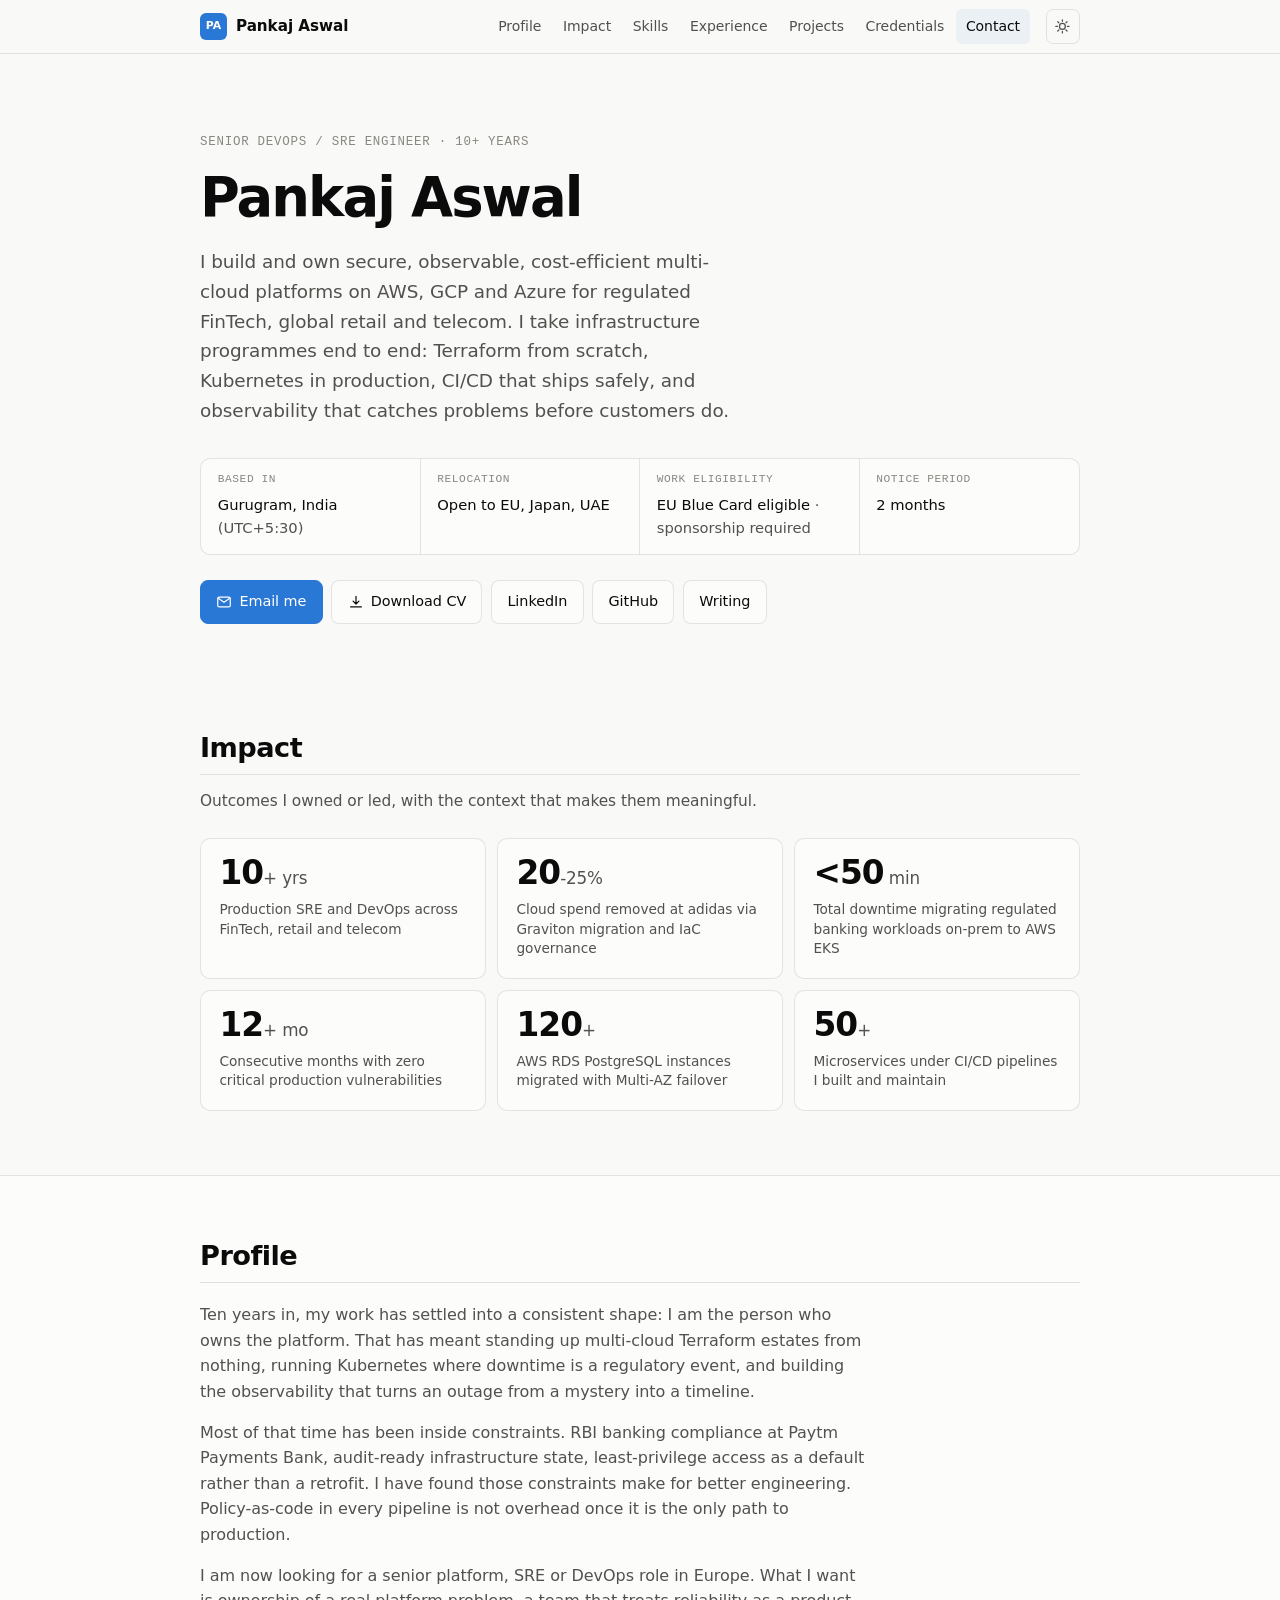
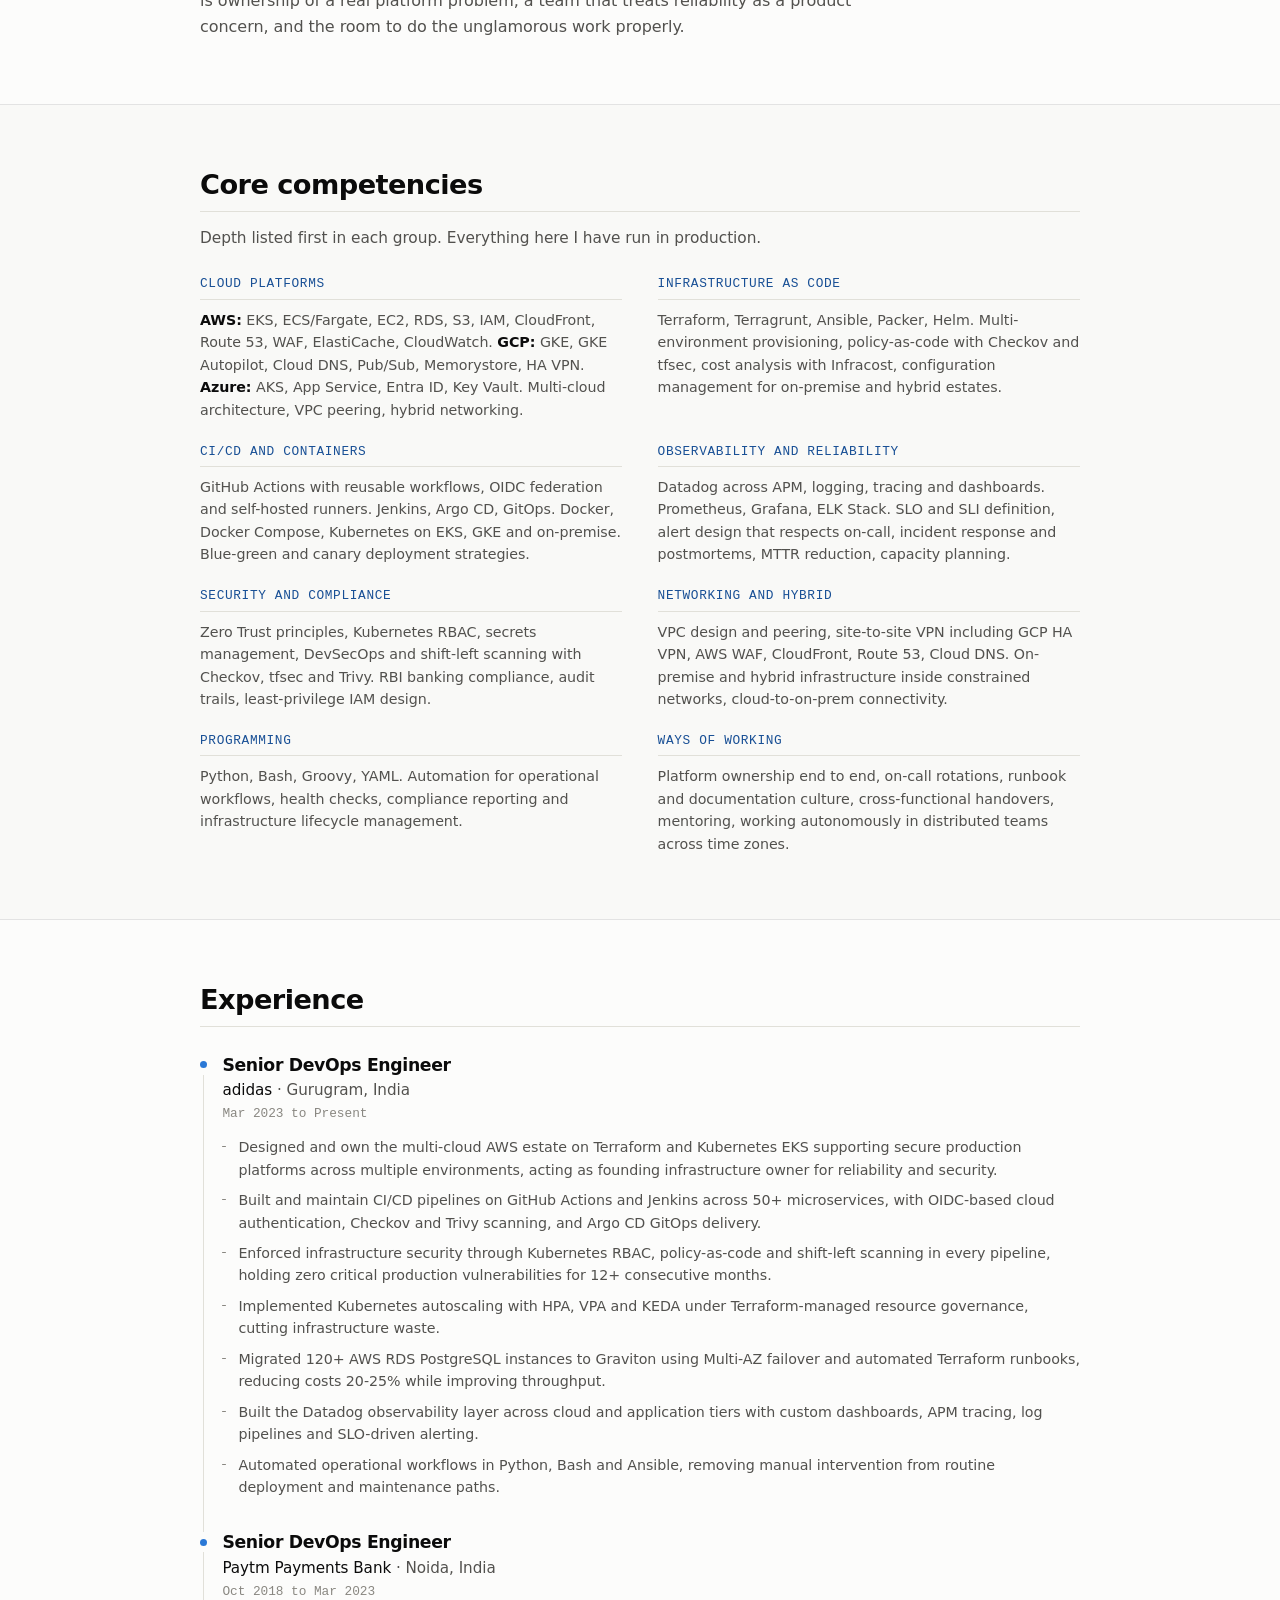
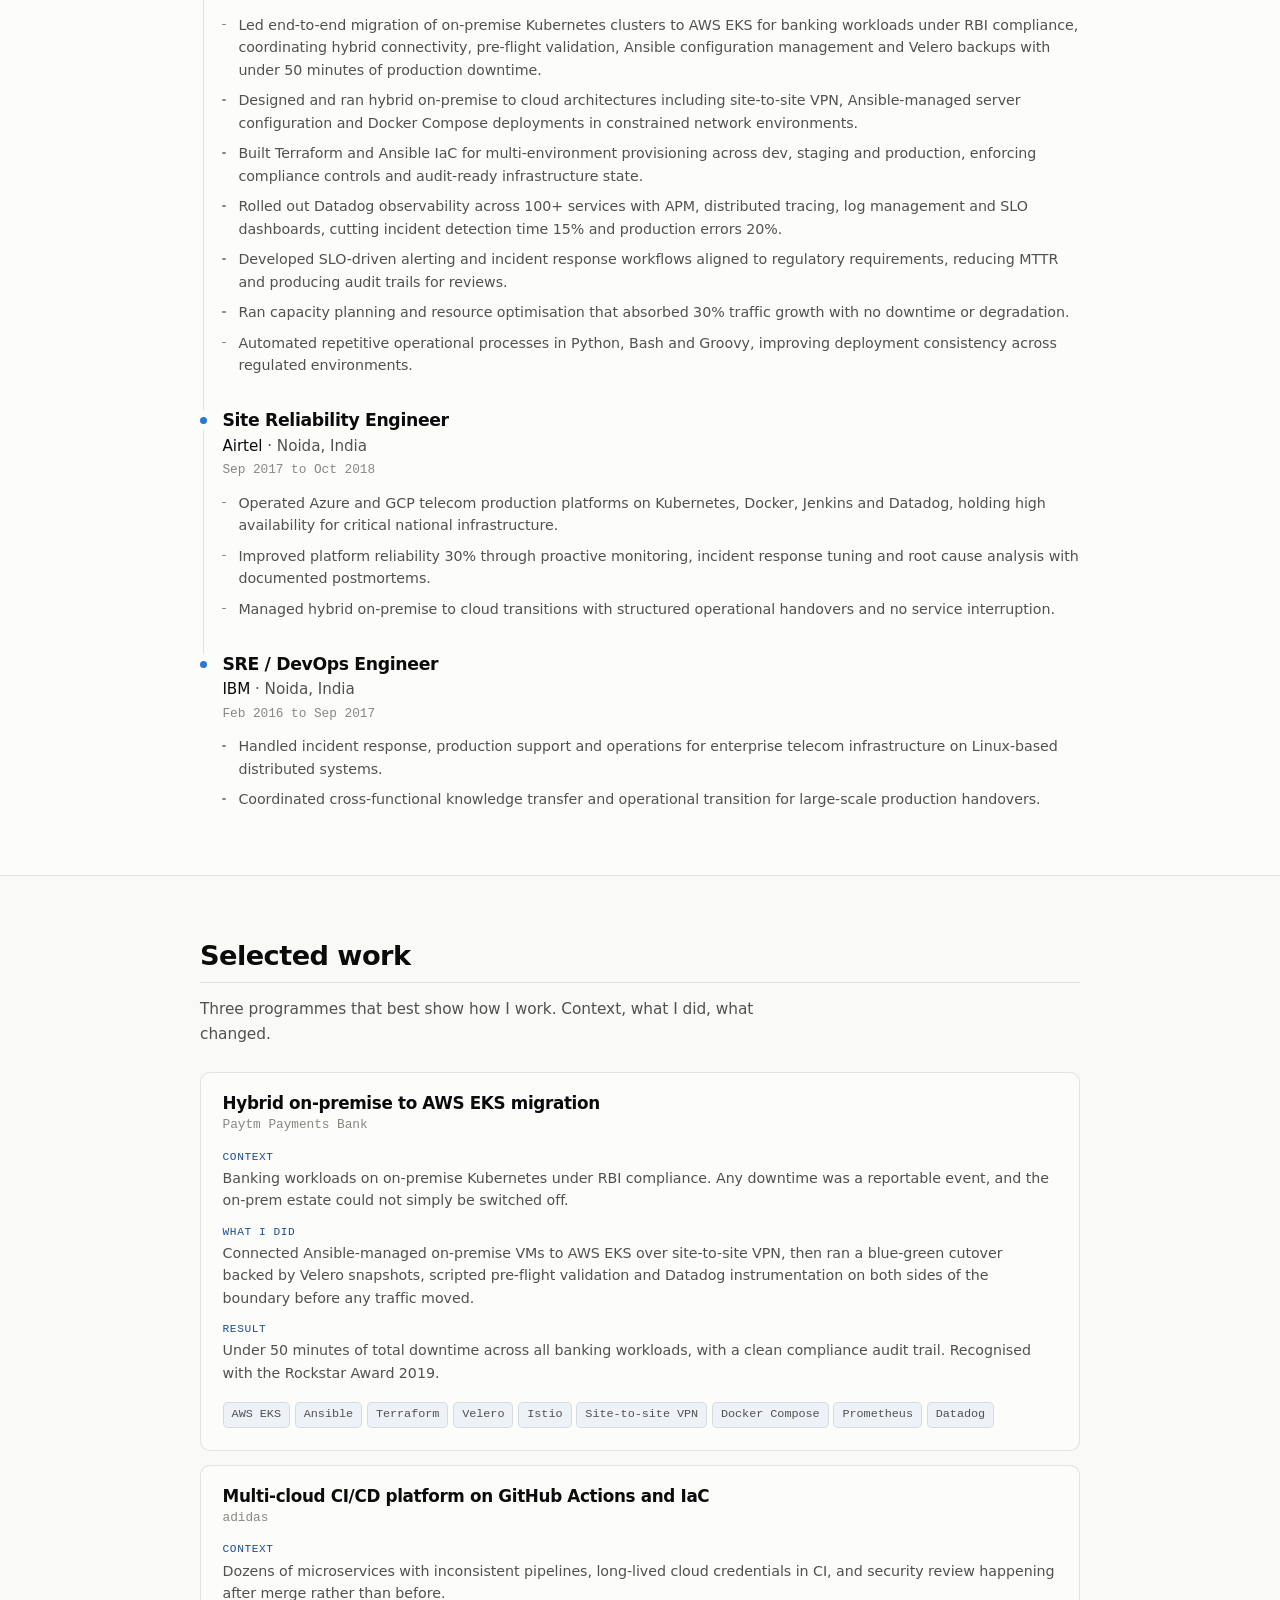
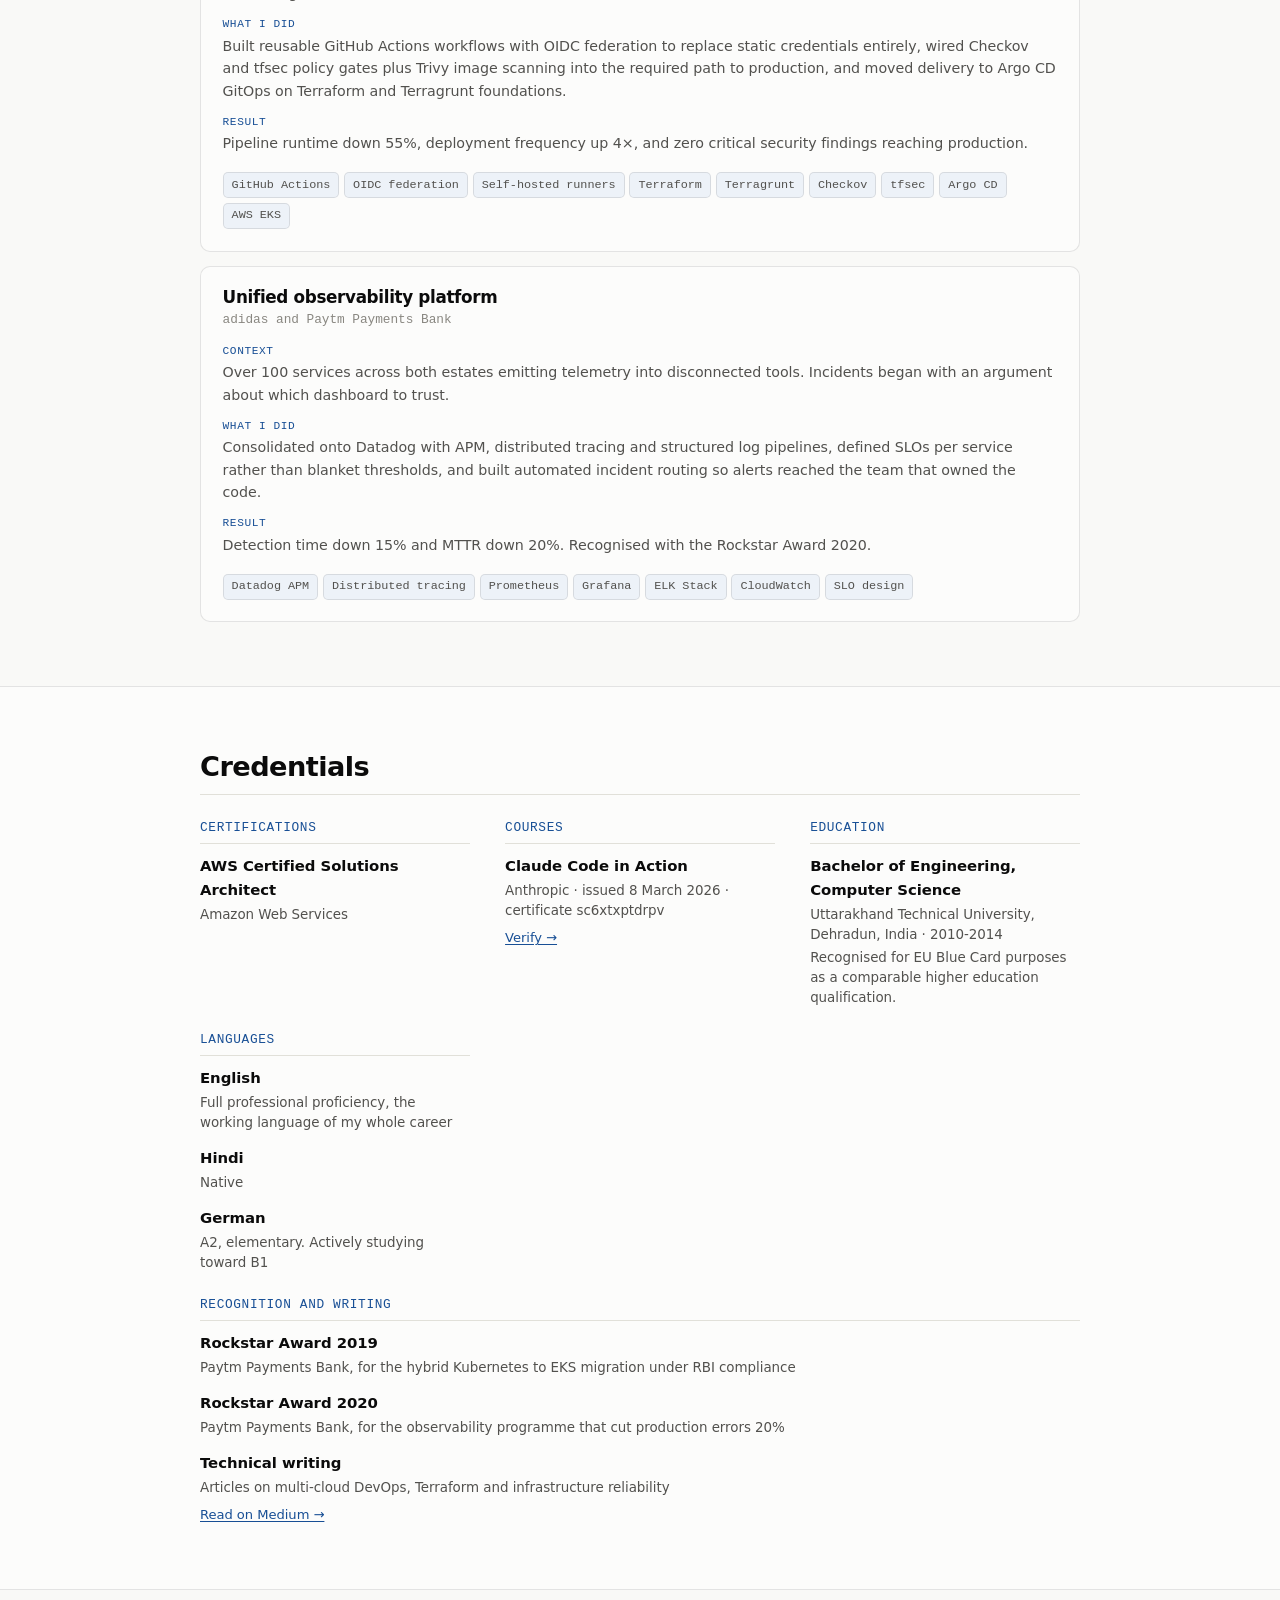
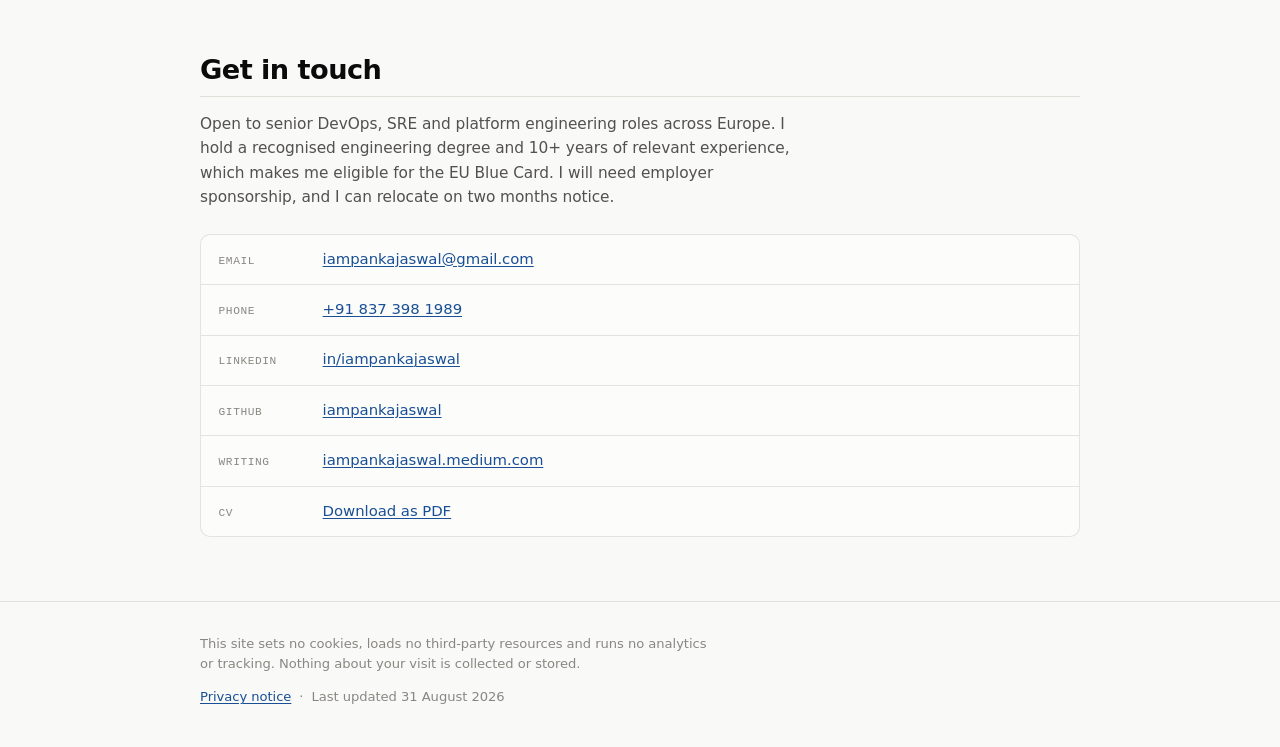
==== commit 9645ed25: "Remove every em dash and en dash from the site Rewrote the affected sentences rather than swapping t" ====
--- a/index.html
+++ b/index.html
@@ -3,14 +3,14 @@
 <head>
 <meta charset="utf-8">
 <meta name="viewport" content="width=device-width, initial-scale=1">
-<title>Pankaj Aswal — Senior DevOps / SRE Engineer</title>
+<title>Pankaj Aswal, Senior DevOps / SRE Engineer</title>
 <meta name="description" content="Senior DevOps / SRE Engineer with 10+ years building secure, observable multi-cloud infrastructure on AWS, GCP and Azure in regulated FinTech, retail and telecom environments. Open to relocation across the EU. EU Blue Card eligible.">
 <meta name="author" content="Pankaj Aswal">
 <link rel="canonical" href="https://iampankajaswal.github.io/">
 
 <!-- Open Graph -->
 <meta property="og:type" content="profile">
-<meta property="og:title" content="Pankaj Aswal — Senior DevOps / SRE Engineer">
+<meta property="og:title" content="Pankaj Aswal, Senior DevOps / SRE Engineer">
 <meta property="og:description" content="10+ years of multi-cloud infrastructure, Kubernetes, Terraform and observability in regulated environments. Open to relocation across the EU.">
 <meta property="og:locale" content="en_GB">
 
@@ -85,8 +85,8 @@
     <p class="hero__eyebrow">Senior DevOps / SRE Engineer &middot; 10+ years</p>
     <h1 class="hero__name">Pankaj Aswal</h1>
     <p class="hero__pitch">
-      I build and own secure, observable, cost-efficient multi-cloud platforms — AWS, GCP and Azure —
-      for regulated FinTech, global retail and telecom. I take infrastructure programmes end to end:
+      I build and own secure, observable, cost-efficient multi-cloud platforms on AWS,
+      GCP and Azure for regulated FinTech, global retail and telecom. I take infrastructure programmes end to end:
       Terraform from scratch, Kubernetes in production, CI/CD that ships safely, and observability
       that catches problems before customers do.
     </p>
@@ -99,7 +99,7 @@
       </div>
       <div class="availability__item">
         <dt>Relocation</dt>
-        <dd>Open — EU, Japan, UAE</dd>
+        <dd>Open to EU, Japan, UAE</dd>
       </div>
       <div class="availability__item">
         <dt>Work eligibility</dt>
@@ -139,7 +139,7 @@
         <span class="stat__label">Production SRE and DevOps across FinTech, retail and telecom</span>
       </li>
       <li class="stat">
-        <span class="stat__value">20<span class="stat__unit">–25%</span></span>
+        <span class="stat__value">20<span class="stat__unit">-25%</span></span>
         <span class="stat__label">Cloud spend removed at adidas via Graviton migration and IaC governance</span>
       </li>
       <li class="stat">
@@ -174,7 +174,7 @@
         an outage from a mystery into a timeline.
       </p>
       <p>
-        Most of that time has been inside constraints — RBI banking compliance at Paytm Payments
+        Most of that time has been inside constraints. RBI banking compliance at Paytm Payments
         Bank, audit-ready infrastructure state, least-privilege access as a default rather than a
         retrofit. I have found those constraints make for better engineering. Policy-as-code in
         every pipeline is not overhead once it is the only path to production.
@@ -197,9 +197,9 @@
     <div class="skills">
       <article class="skillgroup">
         <h3>Cloud platforms</h3>
-        <p><strong>AWS</strong> — EKS, ECS/Fargate, EC2, RDS, S3, IAM, CloudFront, Route&nbsp;53, WAF, ElastiCache, CloudWatch.
-        <strong>GCP</strong> — GKE, GKE Autopilot, Cloud DNS, Pub/Sub, Memorystore, HA VPN.
-        <strong>Azure</strong> — AKS, App Service, Entra ID, Key Vault.
+        <p><strong>AWS:</strong> EKS, ECS/Fargate, EC2, RDS, S3, IAM, CloudFront, Route&nbsp;53, WAF, ElastiCache, CloudWatch.
+        <strong>GCP:</strong> GKE, GKE Autopilot, Cloud DNS, Pub/Sub, Memorystore, HA VPN.
+        <strong>Azure:</strong> AKS, App Service, Entra ID, Key Vault.
         Multi-cloud architecture, VPC peering, hybrid networking.</p>
       </article>
 
@@ -265,14 +265,14 @@
         <div class="role__head">
           <h3 class="role__title">Senior DevOps Engineer</h3>
           <p class="role__org">adidas <span class="role__loc">· Gurugram, India</span></p>
-          <p class="role__dates"><time datetime="2023-03">Mar 2023</time> – Present</p>
+          <p class="role__dates"><time datetime="2023-03">Mar 2023</time> to Present</p>
         </div>
         <ul class="role__points">
           <li>Designed and own the multi-cloud AWS estate on Terraform and Kubernetes EKS supporting secure production platforms across multiple environments, acting as founding infrastructure owner for reliability and security.</li>
           <li>Built and maintain CI/CD pipelines on GitHub Actions and Jenkins across 50+ microservices, with OIDC-based cloud authentication, Checkov and Trivy scanning, and Argo CD GitOps delivery.</li>
           <li>Enforced infrastructure security through Kubernetes RBAC, policy-as-code and shift-left scanning in every pipeline, holding zero critical production vulnerabilities for 12+ consecutive months.</li>
           <li>Implemented Kubernetes autoscaling with HPA, VPA and KEDA under Terraform-managed resource governance, cutting infrastructure waste.</li>
-          <li>Migrated 120+ AWS RDS PostgreSQL instances to Graviton using Multi-AZ failover and automated Terraform runbooks, reducing costs 20–25% while improving throughput.</li>
+          <li>Migrated 120+ AWS RDS PostgreSQL instances to Graviton using Multi-AZ failover and automated Terraform runbooks, reducing costs 20-25% while improving throughput.</li>
           <li>Built the Datadog observability layer across cloud and application tiers with custom dashboards, APM tracing, log pipelines and SLO-driven alerting.</li>
           <li>Automated operational workflows in Python, Bash and Ansible, removing manual intervention from routine deployment and maintenance paths.</li>
         </ul>
@@ -282,7 +282,7 @@
         <div class="role__head">
           <h3 class="role__title">Senior DevOps Engineer</h3>
           <p class="role__org">Paytm Payments Bank <span class="role__loc">· Noida, India</span></p>
-          <p class="role__dates"><time datetime="2018-10">Oct 2018</time> – <time datetime="2023-03">Mar 2023</time></p>
+          <p class="role__dates"><time datetime="2018-10">Oct 2018</time> to <time datetime="2023-03">Mar 2023</time></p>
         </div>
         <ul class="role__points">
           <li>Led end-to-end migration of on-premise Kubernetes clusters to AWS EKS for banking workloads under RBI compliance, coordinating hybrid connectivity, pre-flight validation, Ansible configuration management and Velero backups with under 50 minutes of production downtime.</li>
@@ -299,7 +299,7 @@
         <div class="role__head">
           <h3 class="role__title">Site Reliability Engineer</h3>
           <p class="role__org">Airtel <span class="role__loc">· Noida, India</span></p>
-          <p class="role__dates"><time datetime="2017-09">Sep 2017</time> – <time datetime="2018-10">Oct 2018</time></p>
+          <p class="role__dates"><time datetime="2017-09">Sep 2017</time> to <time datetime="2018-10">Oct 2018</time></p>
         </div>
         <ul class="role__points">
           <li>Operated Azure and GCP telecom production platforms on Kubernetes, Docker, Jenkins and Datadog, holding high availability for critical national infrastructure.</li>
@@ -312,7 +312,7 @@
         <div class="role__head">
           <h3 class="role__title">SRE / DevOps Engineer</h3>
           <p class="role__org">IBM <span class="role__loc">· Noida, India</span></p>
-          <p class="role__dates"><time datetime="2016-02">Feb 2016</time> – <time datetime="2017-09">Sep 2017</time></p>
+          <p class="role__dates"><time datetime="2016-02">Feb 2016</time> to <time datetime="2017-09">Sep 2017</time></p>
         </div>
         <ul class="role__points">
           <li>Handled incident response, production support and operations for enterprise telecom infrastructure on Linux-based distributed systems.</li>
@@ -420,7 +420,7 @@
         <ul class="plainlist" role="list">
           <li>
             <strong>Bachelor of Engineering, Computer Science</strong>
-            <span class="meta">Uttarakhand Technical University, Dehradun, India · 2010–2014</span>
+            <span class="meta">Uttarakhand Technical University, Dehradun, India · 2010-2014</span>
             <span class="meta">Recognised for EU Blue Card purposes as a comparable higher education qualification.</span>
           </li>
         </ul>
@@ -429,17 +429,17 @@
       <div class="credblock">
         <h3>Languages</h3>
         <ul class="plainlist plainlist--lang" role="list">
-          <li><strong>English</strong><span class="meta">Full professional proficiency — working language throughout my career</span></li>
+          <li><strong>English</strong><span class="meta">Full professional proficiency, the working language of my whole career</span></li>
           <li><strong>Hindi</strong><span class="meta">Native</span></li>
-          <li><strong>German</strong><span class="meta">A2, elementary — actively studying toward B1</span></li>
+          <li><strong>German</strong><span class="meta">A2, elementary. Actively studying toward B1</span></li>
         </ul>
       </div>
 
       <div class="credblock credblock--wide">
         <h3>Recognition and writing</h3>
         <ul class="plainlist" role="list">
-          <li><strong>Rockstar Award 2019</strong><span class="meta">Paytm Payments Bank — hybrid Kubernetes to EKS migration under RBI compliance</span></li>
-          <li><strong>Rockstar Award 2020</strong><span class="meta">Paytm Payments Bank — observability programme that cut production errors 20%</span></li>
+          <li><strong>Rockstar Award 2019</strong><span class="meta">Paytm Payments Bank, for the hybrid Kubernetes to EKS migration under RBI compliance</span></li>
+          <li><strong>Rockstar Award 2020</strong><span class="meta">Paytm Payments Bank, for the observability programme that cut production errors 20%</span></li>
           <li>
             <strong>Technical writing</strong>
             <span class="meta">Articles on multi-cloud DevOps, Terraform and infrastructure reliability</span>
@@ -459,7 +459,7 @@
     <p class="section__lede">
       Open to senior DevOps, SRE and platform engineering roles across Europe. I hold a recognised
       engineering degree and 10+ years of relevant experience, which makes me eligible for the
-      EU Blue Card — I will need employer sponsorship, and I can relocate on two months notice.
+      EU Blue Card. I will need employer sponsorship, and I can relocate on two months notice.
     </p>
 
     <ul class="contactlist" role="list">
--- a/assets/css/style.css
+++ b/assets/css/style.css
@@ -1,5 +1,5 @@
 /* ============================================================
-   Pankaj Aswal — portfolio
+   Pankaj Aswal, portfolio
    Palette roles follow the validated reference instance:
    light surface #fcfcfb / page #f9f9f7, dark surface #1a1a19 / page #0d0d0d.
    Numbers and labels wear text tokens, never the accent hue.
@@ -335,7 +335,7 @@
 .footer__links { display: flex; flex-wrap: wrap; gap: .5rem; font-size: .82rem; color: var(--muted); }
 
 /* ============================================================
-   Print — the page doubles as a clean, ATS-friendly CV
+   Print. The page doubles as a clean, ATS-friendly CV
    ============================================================ */
 @media print {
   :root {
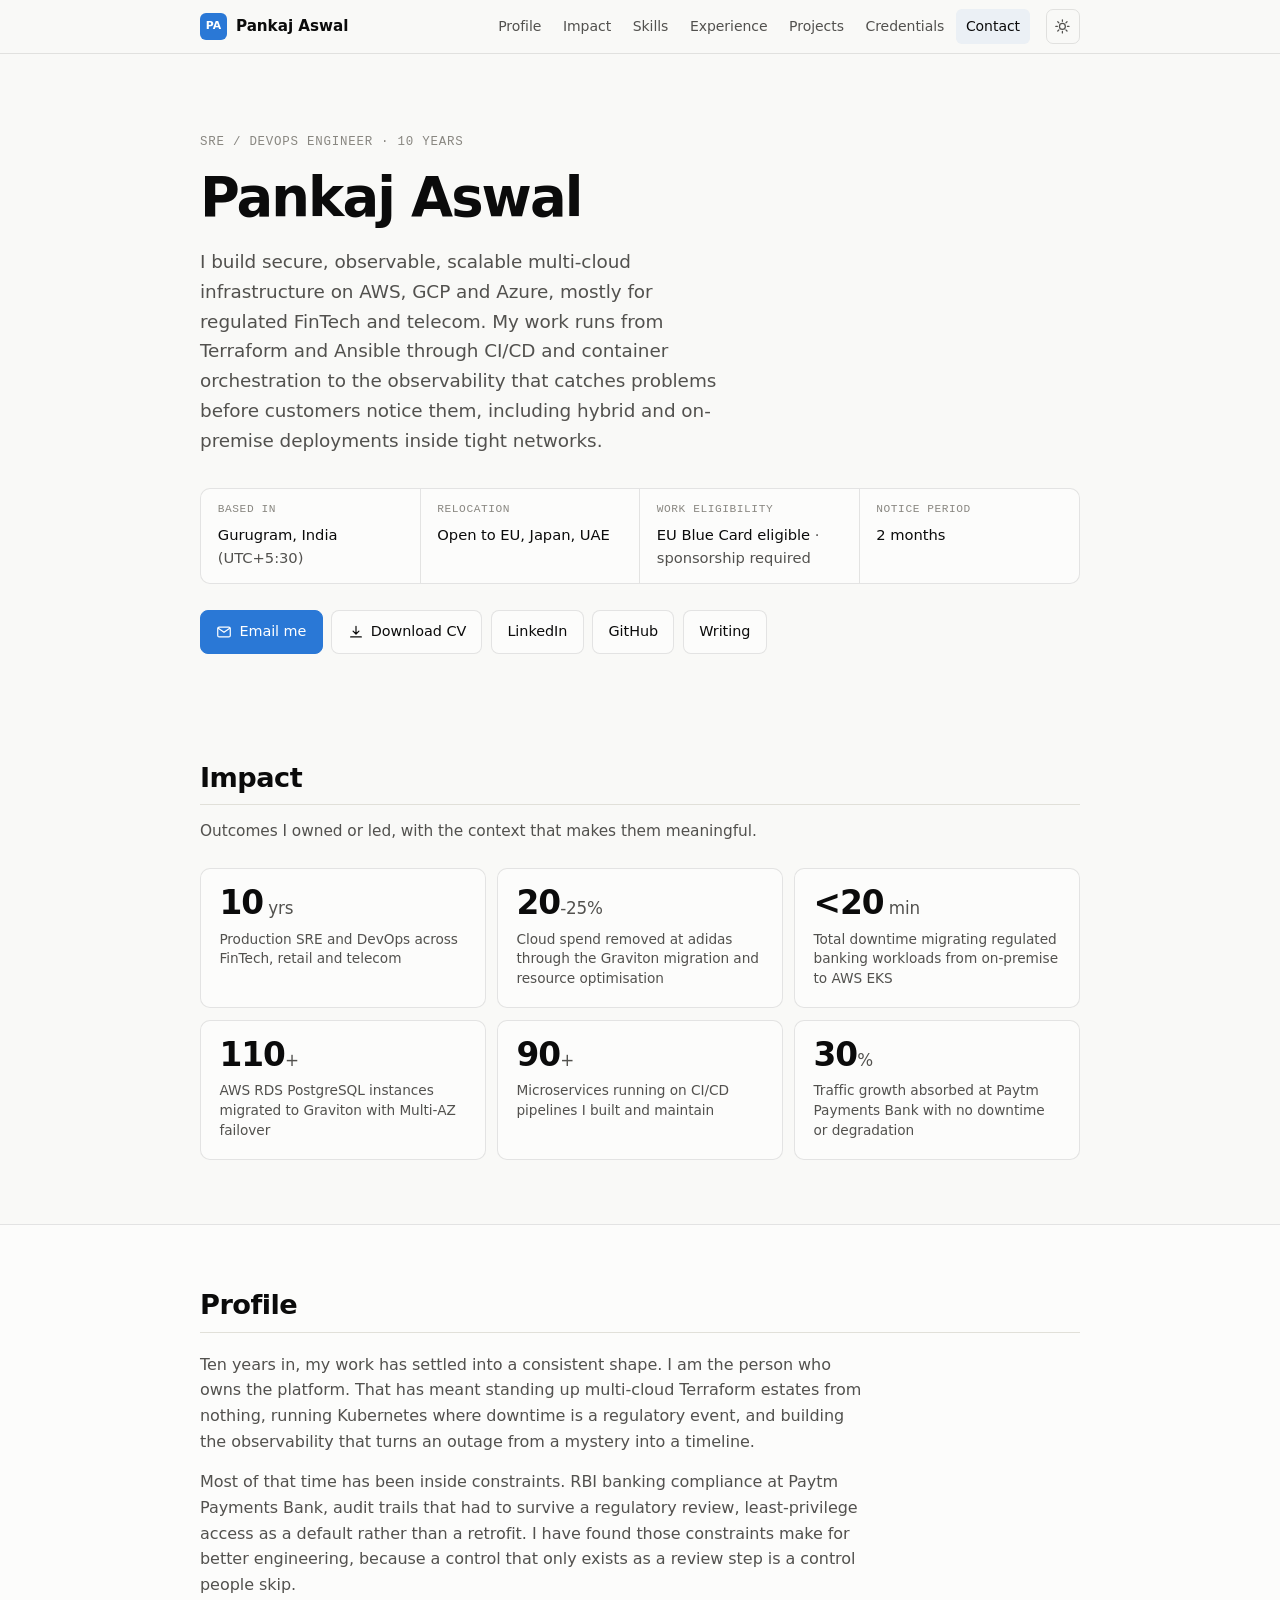
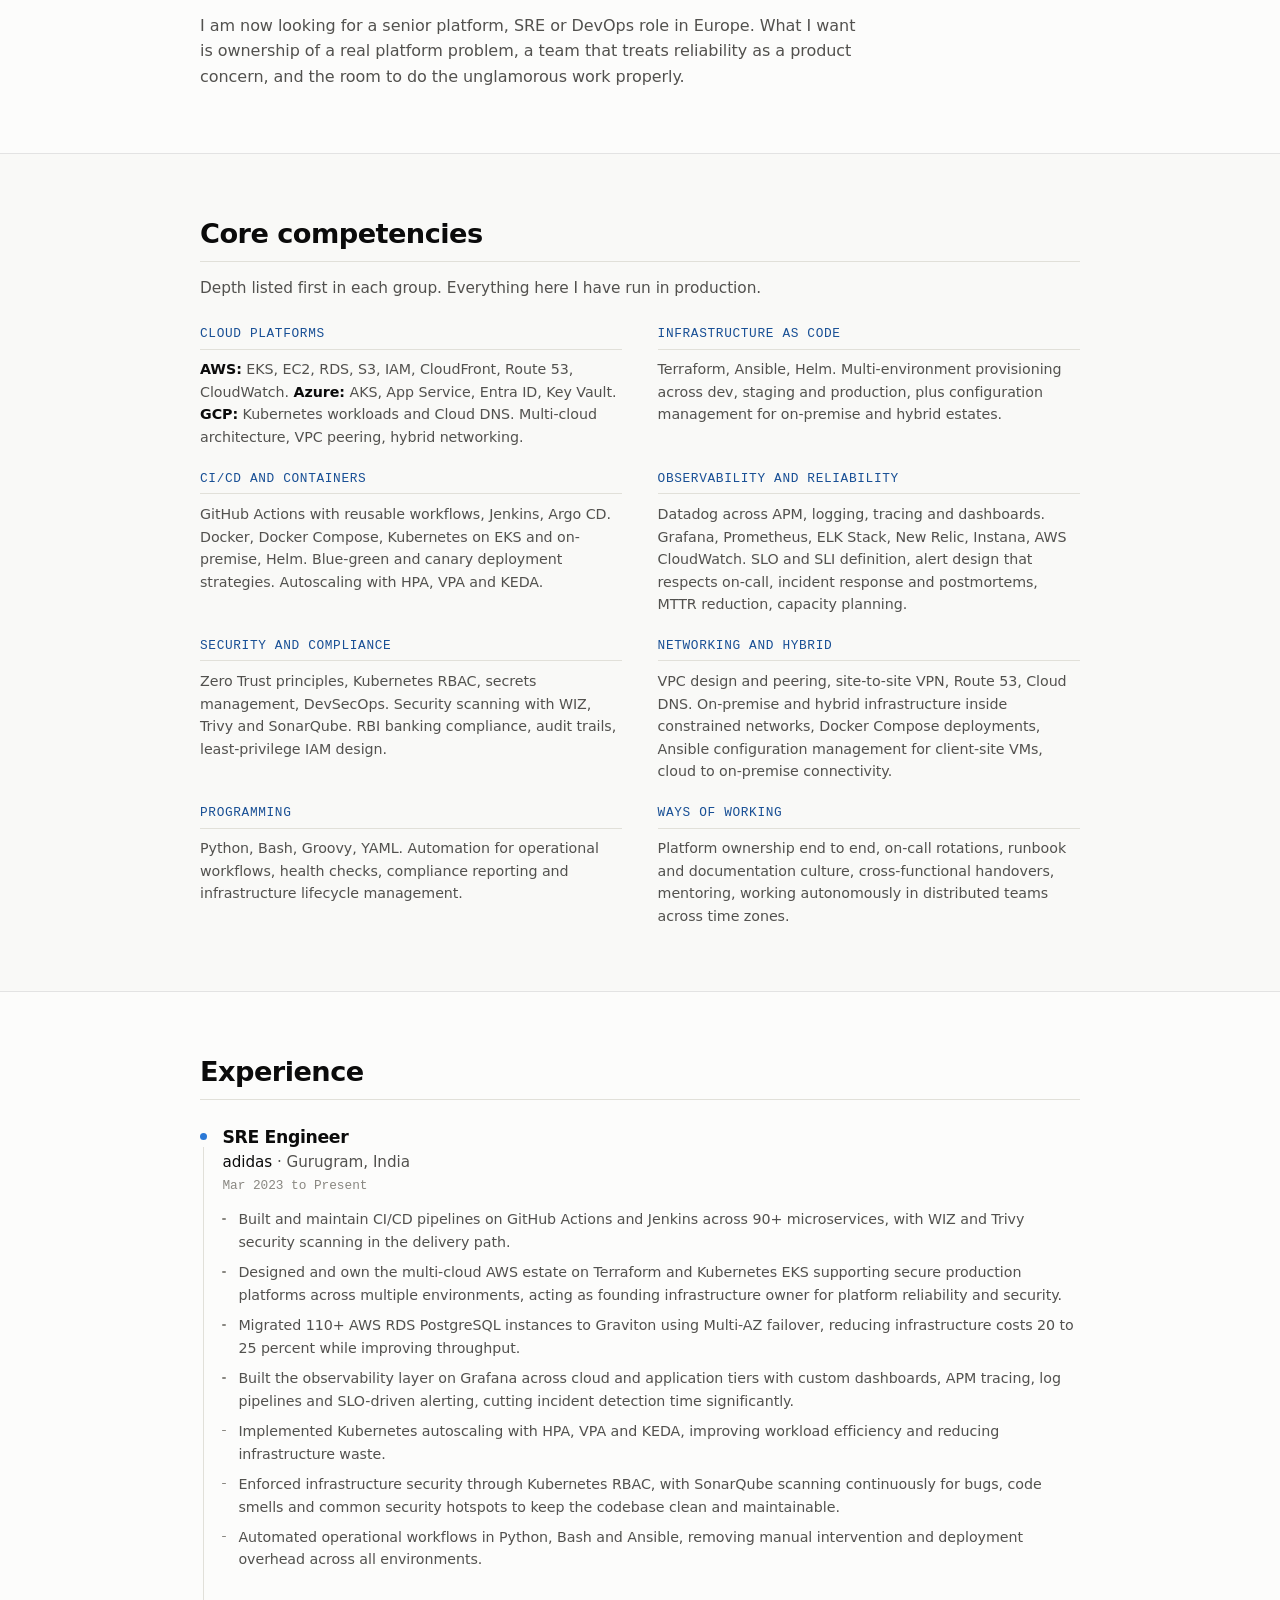
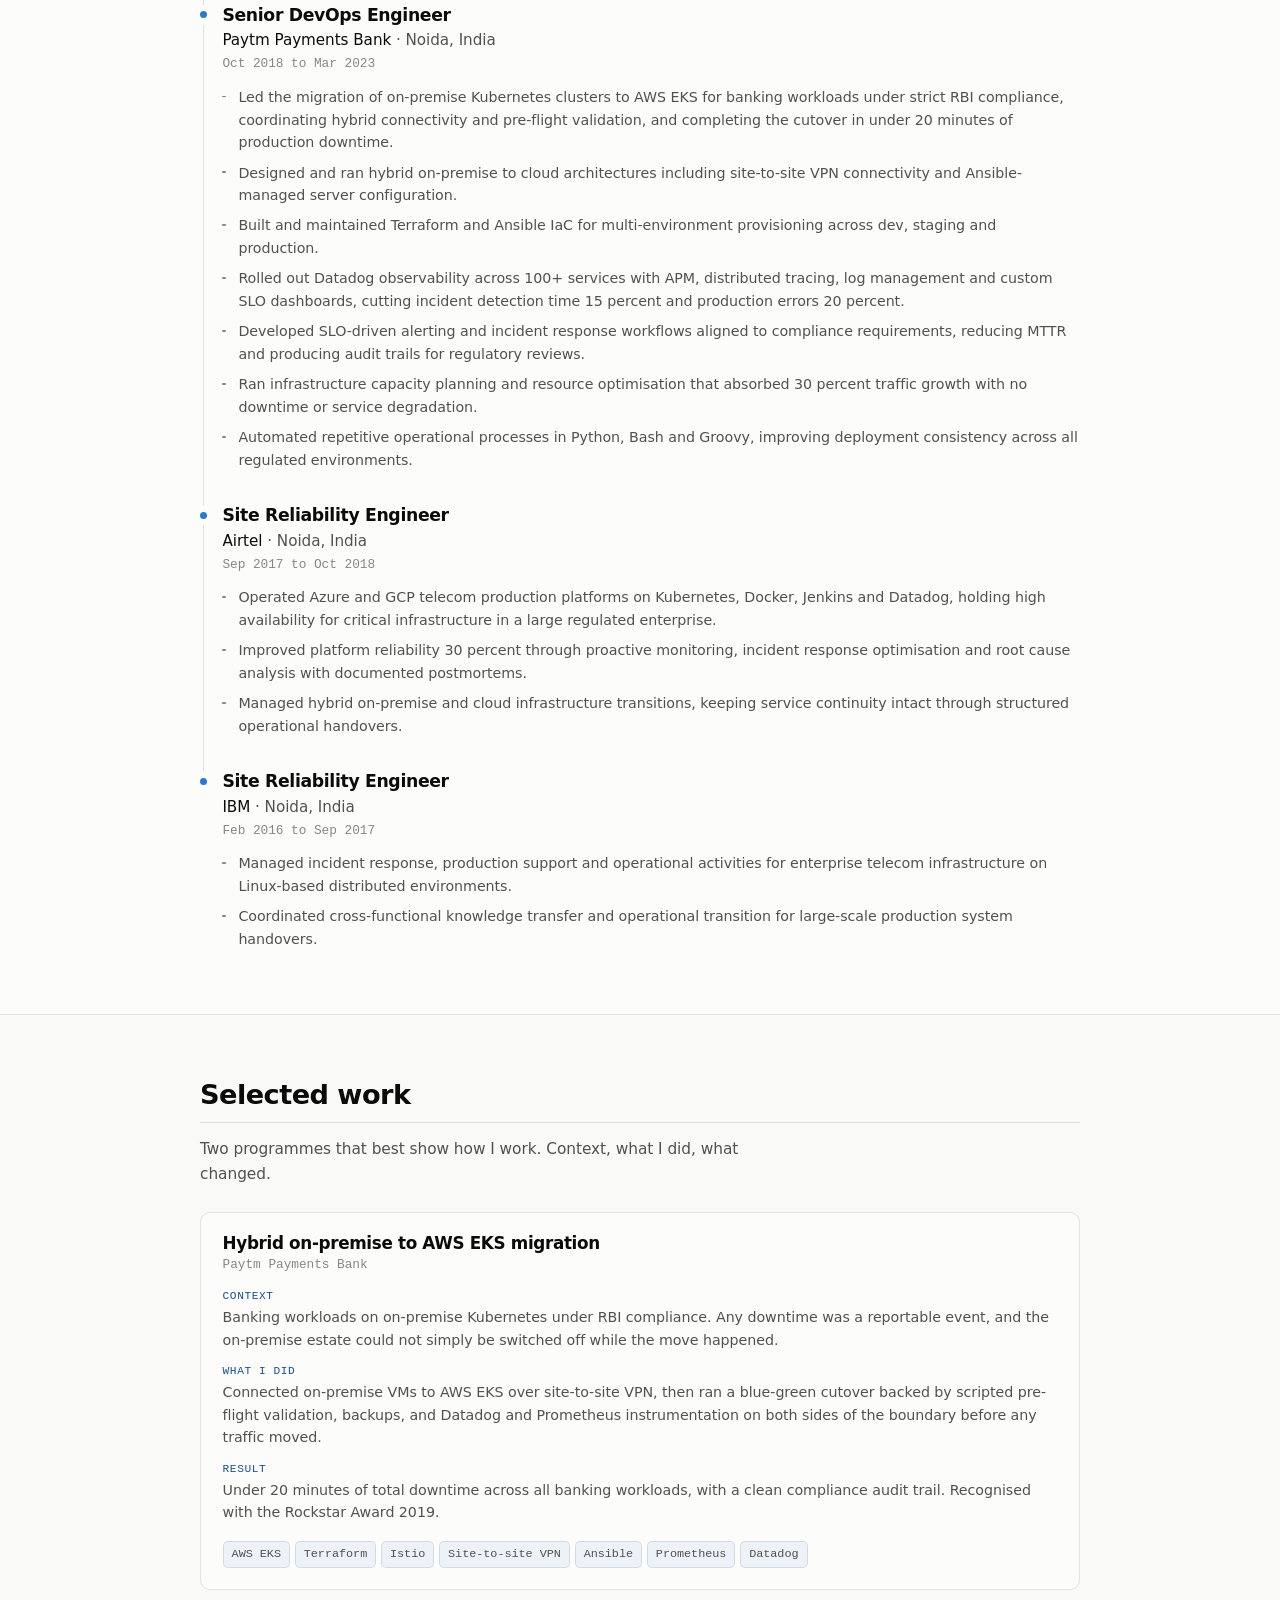
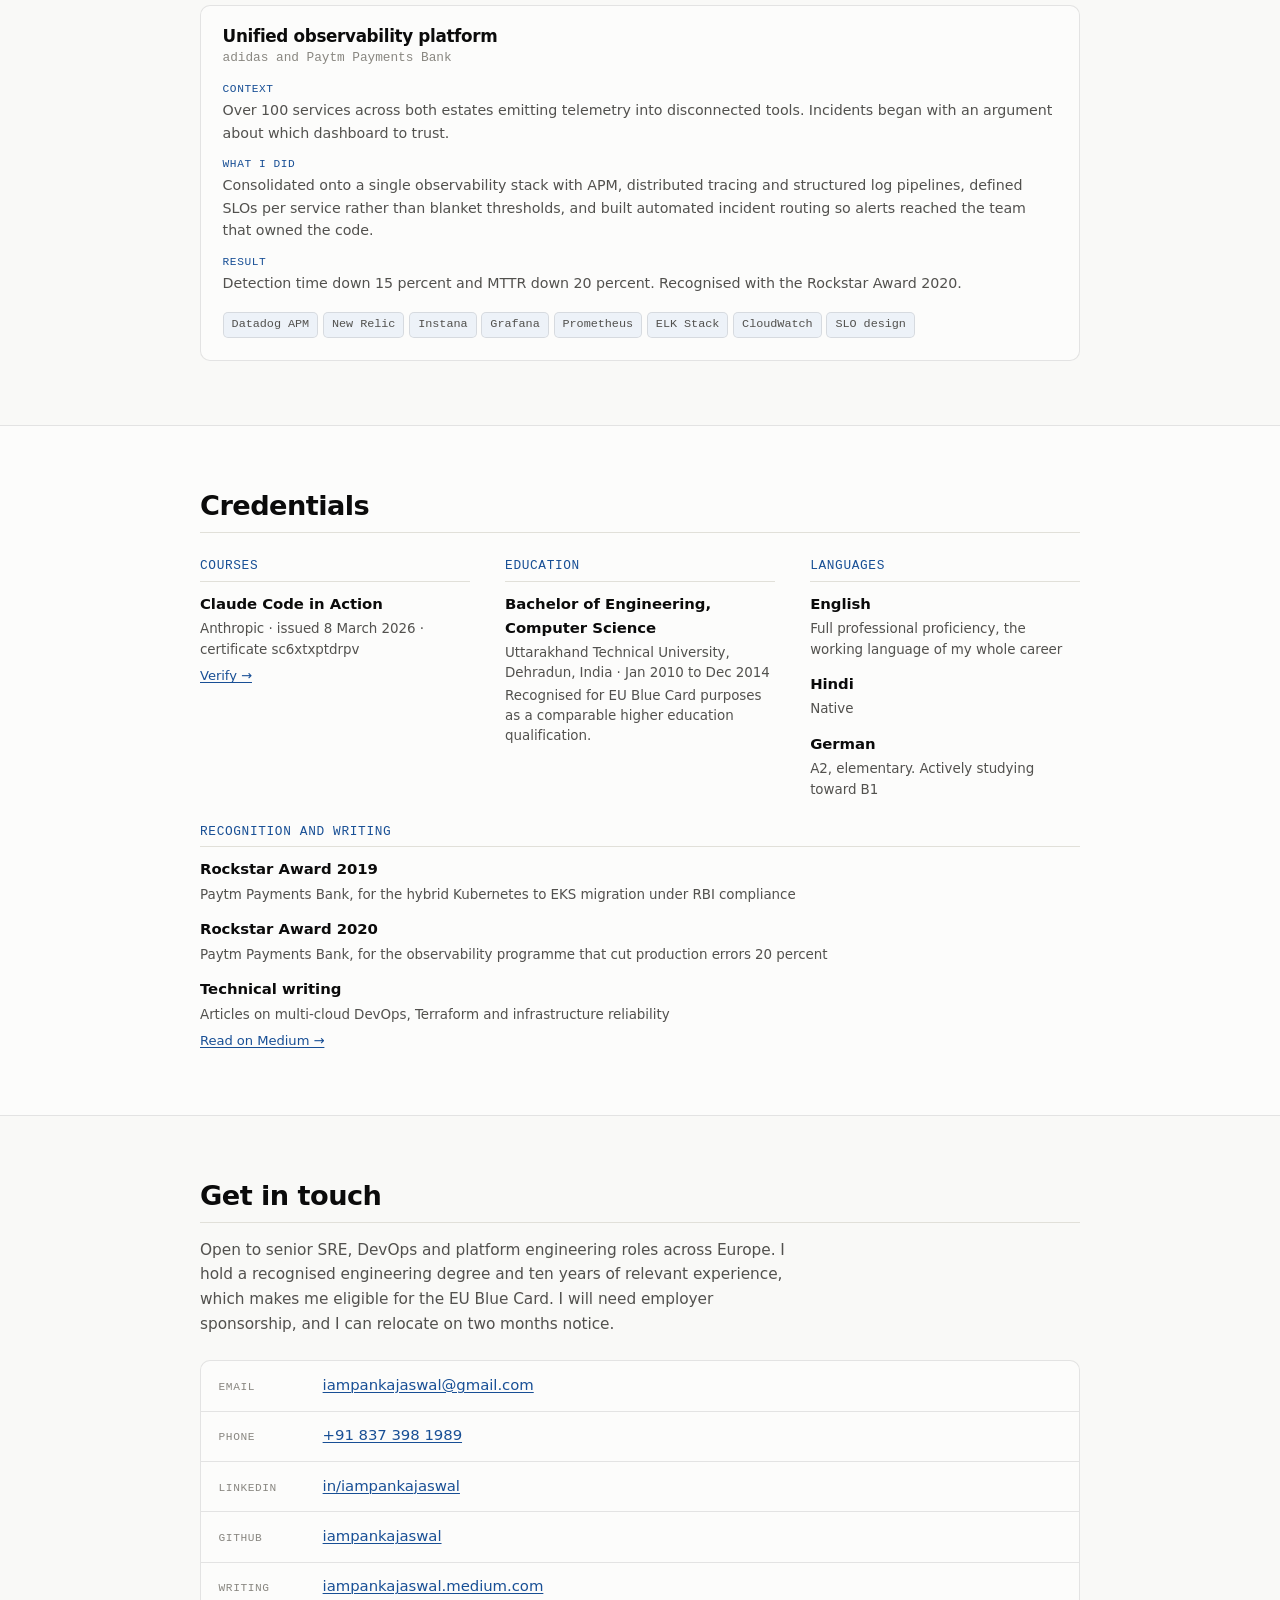
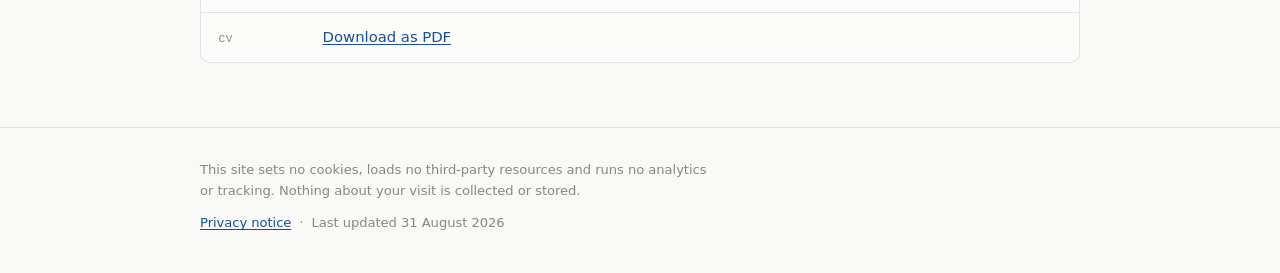
==== commit 30c9e4f8: "Align site content with the actual CV The first version was built from a JD-tailored JSON that had b" ====
--- a/index.html
+++ b/index.html
@@ -3,27 +3,28 @@
 <head>
 <meta charset="utf-8">
 <meta name="viewport" content="width=device-width, initial-scale=1">
-<title>Pankaj Aswal, Senior DevOps / SRE Engineer</title>
-<meta name="description" content="Senior DevOps / SRE Engineer with 10+ years building secure, observable multi-cloud infrastructure on AWS, GCP and Azure in regulated FinTech, retail and telecom environments. Open to relocation across the EU. EU Blue Card eligible.">
+<title>Pankaj Aswal, SRE / DevOps Engineer</title>
+<meta name="description" content="SRE / DevOps Engineer with 10 years building secure, observable, scalable multi-cloud infrastructure on AWS, GCP and Azure in regulated FinTech and telecom. Open to relocation across the EU. EU Blue Card eligible.">
 <meta name="author" content="Pankaj Aswal">
 <link rel="canonical" href="https://iampankajaswal.github.io/">
 
 <!-- Open Graph -->
 <meta property="og:type" content="profile">
-<meta property="og:title" content="Pankaj Aswal, Senior DevOps / SRE Engineer">
-<meta property="og:description" content="10+ years of multi-cloud infrastructure, Kubernetes, Terraform and observability in regulated environments. Open to relocation across the EU.">
+<meta property="og:title" content="Pankaj Aswal, SRE / DevOps Engineer">
+<meta property="og:description" content="10 years of multi-cloud infrastructure, Kubernetes, Terraform and observability in regulated environments. Open to relocation across the EU.">
 <meta property="og:locale" content="en_GB">
+<meta property="og:url" content="https://iampankajaswal.github.io/">
 
 <link rel="stylesheet" href="assets/css/style.css">
 <link rel="icon" href="data:image/svg+xml,<svg xmlns='http://www.w3.org/2000/svg' viewBox='0 0 100 100'><rect width='100' height='100' rx='18' fill='%232a78d6'/><text x='50' y='68' font-family='system-ui,sans-serif' font-size='52' font-weight='600' fill='%23fff' text-anchor='middle'>PA</text></svg>">
 
-<!-- Structured data: helps EU recruiters' tooling and Google parse the profile -->
+<!-- Structured data: helps recruiter tooling and search parse the profile -->
 <script type="application/ld+json">
 {
   "@context": "https://schema.org",
   "@type": "Person",
   "name": "Pankaj Aswal",
-  "jobTitle": "Senior DevOps / SRE Engineer",
+  "jobTitle": "SRE / DevOps Engineer",
   "email": "mailto:iampankajaswal@gmail.com",
   "telephone": "+918373981989",
   "url": "https://iampankajaswal.github.io/",
@@ -82,13 +83,13 @@
 <!-- ───────────────────────── HERO ───────────────────────── -->
 <section class="hero" id="top">
   <div class="wrap">
-    <p class="hero__eyebrow">Senior DevOps / SRE Engineer &middot; 10+ years</p>
+    <p class="hero__eyebrow">SRE / DevOps Engineer &middot; 10 years</p>
     <h1 class="hero__name">Pankaj Aswal</h1>
     <p class="hero__pitch">
-      I build and own secure, observable, cost-efficient multi-cloud platforms on AWS,
-      GCP and Azure for regulated FinTech, global retail and telecom. I take infrastructure programmes end to end:
-      Terraform from scratch, Kubernetes in production, CI/CD that ships safely, and observability
-      that catches problems before customers do.
+      I build secure, observable, scalable multi-cloud infrastructure on AWS, GCP and Azure,
+      mostly for regulated FinTech and telecom. My work runs from Terraform and Ansible through
+      CI/CD and container orchestration to the observability that catches problems before
+      customers notice them, including hybrid and on-premise deployments inside tight networks.
     </p>
 
     <!-- Availability: EU employers screen on these four facts first -->
@@ -112,11 +113,11 @@
     </dl>
 
     <div class="cta">
-      <a class="btn btn--primary" href="mailto:iampankajaswal@gmail.com?subject=DevOps%2FSRE%20opportunity">
+      <a class="btn btn--primary" href="mailto:iampankajaswal@gmail.com?subject=SRE%2FDevOps%20opportunity">
         <svg viewBox="0 0 24 24" aria-hidden="true" fill="none" stroke="currentColor" stroke-width="1.8" stroke-linecap="round" stroke-linejoin="round"><rect x="2.6" y="4.6" width="18.8" height="14.8" rx="2.2"/><path d="m3.4 6.4 8.6 6 8.6-6"/></svg>
         Email me
       </a>
-      <a class="btn" href="Pankaj_Aswal_DevOps_CloudNative.pdf" download>
+      <a class="btn" href="Pankaj_Resume_SRE_DevOps.pdf" download>
         <svg viewBox="0 0 24 24" aria-hidden="true" fill="none" stroke="currentColor" stroke-width="1.8" stroke-linecap="round" stroke-linejoin="round"><path d="M12 3.4v11.4M7.6 10.6 12 15l4.4-4.4M4 19.4h16"/></svg>
         Download CV
       </a>
@@ -135,28 +136,28 @@
 
     <ul class="stats" role="list">
       <li class="stat">
-        <span class="stat__value">10<span class="stat__unit">+ yrs</span></span>
+        <span class="stat__value">10<span class="stat__unit"> yrs</span></span>
         <span class="stat__label">Production SRE and DevOps across FinTech, retail and telecom</span>
       </li>
       <li class="stat">
         <span class="stat__value">20<span class="stat__unit">-25%</span></span>
-        <span class="stat__label">Cloud spend removed at adidas via Graviton migration and IaC governance</span>
-      </li>
-      <li class="stat">
-        <span class="stat__value">&lt;50<span class="stat__unit"> min</span></span>
-        <span class="stat__label">Total downtime migrating regulated banking workloads on-prem to AWS EKS</span>
-      </li>
-      <li class="stat">
-        <span class="stat__value">12<span class="stat__unit">+ mo</span></span>
-        <span class="stat__label">Consecutive months with zero critical production vulnerabilities</span>
-      </li>
-      <li class="stat">
-        <span class="stat__value">120<span class="stat__unit">+</span></span>
-        <span class="stat__label">AWS RDS PostgreSQL instances migrated with Multi-AZ failover</span>
-      </li>
-      <li class="stat">
-        <span class="stat__value">50<span class="stat__unit">+</span></span>
-        <span class="stat__label">Microservices under CI/CD pipelines I built and maintain</span>
+        <span class="stat__label">Cloud spend removed at adidas through the Graviton migration and resource optimisation</span>
+      </li>
+      <li class="stat">
+        <span class="stat__value">&lt;20<span class="stat__unit"> min</span></span>
+        <span class="stat__label">Total downtime migrating regulated banking workloads from on-premise to AWS EKS</span>
+      </li>
+      <li class="stat">
+        <span class="stat__value">110<span class="stat__unit">+</span></span>
+        <span class="stat__label">AWS RDS PostgreSQL instances migrated to Graviton with Multi-AZ failover</span>
+      </li>
+      <li class="stat">
+        <span class="stat__value">90<span class="stat__unit">+</span></span>
+        <span class="stat__label">Microservices running on CI/CD pipelines I built and maintain</span>
+      </li>
+      <li class="stat">
+        <span class="stat__value">30<span class="stat__unit">%</span></span>
+        <span class="stat__label">Traffic growth absorbed at Paytm Payments Bank with no downtime or degradation</span>
       </li>
     </ul>
   </div>
@@ -168,16 +169,16 @@
     <h2 class="section__title">Profile</h2>
     <div class="prose">
       <p>
-        Ten years in, my work has settled into a consistent shape: I am the person who owns the
+        Ten years in, my work has settled into a consistent shape. I am the person who owns the
         platform. That has meant standing up multi-cloud Terraform estates from nothing, running
         Kubernetes where downtime is a regulatory event, and building the observability that turns
         an outage from a mystery into a timeline.
       </p>
       <p>
         Most of that time has been inside constraints. RBI banking compliance at Paytm Payments
-        Bank, audit-ready infrastructure state, least-privilege access as a default rather than a
-        retrofit. I have found those constraints make for better engineering. Policy-as-code in
-        every pipeline is not overhead once it is the only path to production.
+        Bank, audit trails that had to survive a regulatory review, least-privilege access as a
+        default rather than a retrofit. I have found those constraints make for better
+        engineering, because a control that only exists as a review step is a control people skip.
       </p>
       <p>
         I am now looking for a senior platform, SRE or DevOps role in Europe. What I want is
@@ -197,45 +198,44 @@
     <div class="skills">
       <article class="skillgroup">
         <h3>Cloud platforms</h3>
-        <p><strong>AWS:</strong> EKS, ECS/Fargate, EC2, RDS, S3, IAM, CloudFront, Route&nbsp;53, WAF, ElastiCache, CloudWatch.
-        <strong>GCP:</strong> GKE, GKE Autopilot, Cloud DNS, Pub/Sub, Memorystore, HA VPN.
+        <p><strong>AWS:</strong> EKS, EC2, RDS, S3, IAM, CloudFront, Route&nbsp;53, CloudWatch.
         <strong>Azure:</strong> AKS, App Service, Entra ID, Key Vault.
+        <strong>GCP:</strong> Kubernetes workloads and Cloud DNS.
         Multi-cloud architecture, VPC peering, hybrid networking.</p>
       </article>
 
       <article class="skillgroup">
         <h3>Infrastructure as code</h3>
-        <p>Terraform, Terragrunt, Ansible, Packer, Helm. Multi-environment provisioning,
-        policy-as-code with Checkov and tfsec, cost analysis with Infracost, configuration
-        management for on-premise and hybrid estates.</p>
+        <p>Terraform, Ansible, Helm. Multi-environment provisioning across dev, staging and
+        production, plus configuration management for on-premise and hybrid estates.</p>
       </article>
 
       <article class="skillgroup">
         <h3>CI/CD and containers</h3>
-        <p>GitHub Actions with reusable workflows, OIDC federation and self-hosted runners.
-        Jenkins, Argo CD, GitOps. Docker, Docker Compose, Kubernetes on EKS, GKE and
-        on-premise. Blue-green and canary deployment strategies.</p>
+        <p>GitHub Actions with reusable workflows, Jenkins, Argo CD. Docker, Docker Compose,
+        Kubernetes on EKS and on-premise, Helm. Blue-green and canary deployment strategies.
+        Autoscaling with HPA, VPA and KEDA.</p>
       </article>
 
       <article class="skillgroup">
         <h3>Observability and reliability</h3>
-        <p>Datadog across APM, logging, tracing and dashboards. Prometheus, Grafana, ELK Stack.
-        SLO and SLI definition, alert design that respects on-call, incident response and
-        postmortems, MTTR reduction, capacity planning.</p>
+        <p>Datadog across APM, logging, tracing and dashboards. Grafana, Prometheus, ELK Stack,
+        New Relic, Instana, AWS CloudWatch. SLO and SLI definition, alert design that respects
+        on-call, incident response and postmortems, MTTR reduction, capacity planning.</p>
       </article>
 
       <article class="skillgroup">
         <h3>Security and compliance</h3>
-        <p>Zero Trust principles, Kubernetes RBAC, secrets management, DevSecOps and shift-left
-        scanning with Checkov, tfsec and Trivy. RBI banking compliance, audit trails,
+        <p>Zero Trust principles, Kubernetes RBAC, secrets management, DevSecOps. Security
+        scanning with WIZ, Trivy and SonarQube. RBI banking compliance, audit trails,
         least-privilege IAM design.</p>
       </article>
 
       <article class="skillgroup">
         <h3>Networking and hybrid</h3>
-        <p>VPC design and peering, site-to-site VPN including GCP HA VPN, AWS WAF, CloudFront,
-        Route&nbsp;53, Cloud DNS. On-premise and hybrid infrastructure inside constrained
-        networks, cloud-to-on-prem connectivity.</p>
+        <p>VPC design and peering, site-to-site VPN, Route&nbsp;53, Cloud DNS. On-premise and
+        hybrid infrastructure inside constrained networks, Docker Compose deployments, Ansible
+        configuration management for client-site VMs, cloud to on-premise connectivity.</p>
       </article>
 
       <article class="skillgroup">
@@ -263,18 +263,18 @@
 
       <li class="role">
         <div class="role__head">
-          <h3 class="role__title">Senior DevOps Engineer</h3>
+          <h3 class="role__title">SRE Engineer</h3>
           <p class="role__org">adidas <span class="role__loc">· Gurugram, India</span></p>
           <p class="role__dates"><time datetime="2023-03">Mar 2023</time> to Present</p>
         </div>
         <ul class="role__points">
-          <li>Designed and own the multi-cloud AWS estate on Terraform and Kubernetes EKS supporting secure production platforms across multiple environments, acting as founding infrastructure owner for reliability and security.</li>
-          <li>Built and maintain CI/CD pipelines on GitHub Actions and Jenkins across 50+ microservices, with OIDC-based cloud authentication, Checkov and Trivy scanning, and Argo CD GitOps delivery.</li>
-          <li>Enforced infrastructure security through Kubernetes RBAC, policy-as-code and shift-left scanning in every pipeline, holding zero critical production vulnerabilities for 12+ consecutive months.</li>
-          <li>Implemented Kubernetes autoscaling with HPA, VPA and KEDA under Terraform-managed resource governance, cutting infrastructure waste.</li>
-          <li>Migrated 120+ AWS RDS PostgreSQL instances to Graviton using Multi-AZ failover and automated Terraform runbooks, reducing costs 20-25% while improving throughput.</li>
-          <li>Built the Datadog observability layer across cloud and application tiers with custom dashboards, APM tracing, log pipelines and SLO-driven alerting.</li>
-          <li>Automated operational workflows in Python, Bash and Ansible, removing manual intervention from routine deployment and maintenance paths.</li>
+          <li>Built and maintain CI/CD pipelines on GitHub Actions and Jenkins across 90+ microservices, with WIZ and Trivy security scanning in the delivery path.</li>
+          <li>Designed and own the multi-cloud AWS estate on Terraform and Kubernetes EKS supporting secure production platforms across multiple environments, acting as founding infrastructure owner for platform reliability and security.</li>
+          <li>Migrated 110+ AWS RDS PostgreSQL instances to Graviton using Multi-AZ failover, reducing infrastructure costs 20 to 25 percent while improving throughput.</li>
+          <li>Built the observability layer on Grafana across cloud and application tiers with custom dashboards, APM tracing, log pipelines and SLO-driven alerting, cutting incident detection time significantly.</li>
+          <li>Implemented Kubernetes autoscaling with HPA, VPA and KEDA, improving workload efficiency and reducing infrastructure waste.</li>
+          <li>Enforced infrastructure security through Kubernetes RBAC, with SonarQube scanning continuously for bugs, code smells and common security hotspots to keep the codebase clean and maintainable.</li>
+          <li>Automated operational workflows in Python, Bash and Ansible, removing manual intervention and deployment overhead across all environments.</li>
         </ul>
       </li>
 
@@ -285,13 +285,13 @@
           <p class="role__dates"><time datetime="2018-10">Oct 2018</time> to <time datetime="2023-03">Mar 2023</time></p>
         </div>
         <ul class="role__points">
-          <li>Led end-to-end migration of on-premise Kubernetes clusters to AWS EKS for banking workloads under RBI compliance, coordinating hybrid connectivity, pre-flight validation, Ansible configuration management and Velero backups with under 50 minutes of production downtime.</li>
-          <li>Designed and ran hybrid on-premise to cloud architectures including site-to-site VPN, Ansible-managed server configuration and Docker Compose deployments in constrained network environments.</li>
-          <li>Built Terraform and Ansible IaC for multi-environment provisioning across dev, staging and production, enforcing compliance controls and audit-ready infrastructure state.</li>
-          <li>Rolled out Datadog observability across 100+ services with APM, distributed tracing, log management and SLO dashboards, cutting incident detection time 15% and production errors 20%.</li>
-          <li>Developed SLO-driven alerting and incident response workflows aligned to regulatory requirements, reducing MTTR and producing audit trails for reviews.</li>
-          <li>Ran capacity planning and resource optimisation that absorbed 30% traffic growth with no downtime or degradation.</li>
-          <li>Automated repetitive operational processes in Python, Bash and Groovy, improving deployment consistency across regulated environments.</li>
+          <li>Led the migration of on-premise Kubernetes clusters to AWS EKS for banking workloads under strict RBI compliance, coordinating hybrid connectivity and pre-flight validation, and completing the cutover in under 20 minutes of production downtime.</li>
+          <li>Designed and ran hybrid on-premise to cloud architectures including site-to-site VPN connectivity and Ansible-managed server configuration.</li>
+          <li>Built and maintained Terraform and Ansible IaC for multi-environment provisioning across dev, staging and production.</li>
+          <li>Rolled out Datadog observability across 100+ services with APM, distributed tracing, log management and custom SLO dashboards, cutting incident detection time 15 percent and production errors 20 percent.</li>
+          <li>Developed SLO-driven alerting and incident response workflows aligned to compliance requirements, reducing MTTR and producing audit trails for regulatory reviews.</li>
+          <li>Ran infrastructure capacity planning and resource optimisation that absorbed 30 percent traffic growth with no downtime or service degradation.</li>
+          <li>Automated repetitive operational processes in Python, Bash and Groovy, improving deployment consistency across all regulated environments.</li>
         </ul>
       </li>
 
@@ -302,21 +302,21 @@
           <p class="role__dates"><time datetime="2017-09">Sep 2017</time> to <time datetime="2018-10">Oct 2018</time></p>
         </div>
         <ul class="role__points">
-          <li>Operated Azure and GCP telecom production platforms on Kubernetes, Docker, Jenkins and Datadog, holding high availability for critical national infrastructure.</li>
-          <li>Improved platform reliability 30% through proactive monitoring, incident response tuning and root cause analysis with documented postmortems.</li>
-          <li>Managed hybrid on-premise to cloud transitions with structured operational handovers and no service interruption.</li>
+          <li>Operated Azure and GCP telecom production platforms on Kubernetes, Docker, Jenkins and Datadog, holding high availability for critical infrastructure in a large regulated enterprise.</li>
+          <li>Improved platform reliability 30 percent through proactive monitoring, incident response optimisation and root cause analysis with documented postmortems.</li>
+          <li>Managed hybrid on-premise and cloud infrastructure transitions, keeping service continuity intact through structured operational handovers.</li>
         </ul>
       </li>
 
       <li class="role">
         <div class="role__head">
-          <h3 class="role__title">SRE / DevOps Engineer</h3>
+          <h3 class="role__title">Site Reliability Engineer</h3>
           <p class="role__org">IBM <span class="role__loc">· Noida, India</span></p>
           <p class="role__dates"><time datetime="2016-02">Feb 2016</time> to <time datetime="2017-09">Sep 2017</time></p>
         </div>
         <ul class="role__points">
-          <li>Handled incident response, production support and operations for enterprise telecom infrastructure on Linux-based distributed systems.</li>
-          <li>Coordinated cross-functional knowledge transfer and operational transition for large-scale production handovers.</li>
+          <li>Managed incident response, production support and operational activities for enterprise telecom infrastructure on Linux-based distributed environments.</li>
+          <li>Coordinated cross-functional knowledge transfer and operational transition for large-scale production system handovers.</li>
         </ul>
       </li>
 
@@ -328,7 +328,7 @@
 <section class="section" id="projects">
   <div class="wrap">
     <h2 class="section__title">Selected work</h2>
-    <p class="section__lede">Three programmes that best show how I work. Context, what I did, what changed.</p>
+    <p class="section__lede">Two programmes that best show how I work. Context, what I did, what changed.</p>
 
     <div class="cases">
 
@@ -339,32 +339,14 @@
         </header>
         <dl class="case__body">
           <dt>Context</dt>
-          <dd>Banking workloads on on-premise Kubernetes under RBI compliance. Any downtime was a reportable event, and the on-prem estate could not simply be switched off.</dd>
+          <dd>Banking workloads on on-premise Kubernetes under RBI compliance. Any downtime was a reportable event, and the on-premise estate could not simply be switched off while the move happened.</dd>
           <dt>What I did</dt>
-          <dd>Connected Ansible-managed on-premise VMs to AWS EKS over site-to-site VPN, then ran a blue-green cutover backed by Velero snapshots, scripted pre-flight validation and Datadog instrumentation on both sides of the boundary before any traffic moved.</dd>
+          <dd>Connected on-premise VMs to AWS EKS over site-to-site VPN, then ran a blue-green cutover backed by scripted pre-flight validation, backups, and Datadog and Prometheus instrumentation on both sides of the boundary before any traffic moved.</dd>
           <dt>Result</dt>
-          <dd>Under 50 minutes of total downtime across all banking workloads, with a clean compliance audit trail. Recognised with the Rockstar Award 2019.</dd>
+          <dd>Under 20 minutes of total downtime across all banking workloads, with a clean compliance audit trail. Recognised with the Rockstar Award 2019.</dd>
         </dl>
         <ul class="tags" role="list">
-          <li>AWS EKS</li><li>Ansible</li><li>Terraform</li><li>Velero</li><li>Istio</li><li>Site-to-site VPN</li><li>Docker Compose</li><li>Prometheus</li><li>Datadog</li>
-        </ul>
-      </article>
-
-      <article class="case">
-        <header class="case__head">
-          <h3>Multi-cloud CI/CD platform on GitHub Actions and IaC</h3>
-          <p class="case__org">adidas</p>
-        </header>
-        <dl class="case__body">
-          <dt>Context</dt>
-          <dd>Dozens of microservices with inconsistent pipelines, long-lived cloud credentials in CI, and security review happening after merge rather than before.</dd>
-          <dt>What I did</dt>
-          <dd>Built reusable GitHub Actions workflows with OIDC federation to replace static credentials entirely, wired Checkov and tfsec policy gates plus Trivy image scanning into the required path to production, and moved delivery to Argo CD GitOps on Terraform and Terragrunt foundations.</dd>
-          <dt>Result</dt>
-          <dd>Pipeline runtime down 55%, deployment frequency up 4×, and zero critical security findings reaching production.</dd>
-        </dl>
-        <ul class="tags" role="list">
-          <li>GitHub Actions</li><li>OIDC federation</li><li>Self-hosted runners</li><li>Terraform</li><li>Terragrunt</li><li>Checkov</li><li>tfsec</li><li>Argo CD</li><li>AWS EKS</li>
+          <li>AWS EKS</li><li>Terraform</li><li>Istio</li><li>Site-to-site VPN</li><li>Ansible</li><li>Prometheus</li><li>Datadog</li>
         </ul>
       </article>
 
@@ -377,12 +359,12 @@
           <dt>Context</dt>
           <dd>Over 100 services across both estates emitting telemetry into disconnected tools. Incidents began with an argument about which dashboard to trust.</dd>
           <dt>What I did</dt>
-          <dd>Consolidated onto Datadog with APM, distributed tracing and structured log pipelines, defined SLOs per service rather than blanket thresholds, and built automated incident routing so alerts reached the team that owned the code.</dd>
+          <dd>Consolidated onto a single observability stack with APM, distributed tracing and structured log pipelines, defined SLOs per service rather than blanket thresholds, and built automated incident routing so alerts reached the team that owned the code.</dd>
           <dt>Result</dt>
-          <dd>Detection time down 15% and MTTR down 20%. Recognised with the Rockstar Award 2020.</dd>
+          <dd>Detection time down 15 percent and MTTR down 20 percent. Recognised with the Rockstar Award 2020.</dd>
         </dl>
         <ul class="tags" role="list">
-          <li>Datadog APM</li><li>Distributed tracing</li><li>Prometheus</li><li>Grafana</li><li>ELK Stack</li><li>CloudWatch</li><li>SLO design</li>
+          <li>Datadog APM</li><li>New Relic</li><li>Instana</li><li>Grafana</li><li>Prometheus</li><li>ELK Stack</li><li>CloudWatch</li><li>SLO design</li>
         </ul>
       </article>
 
@@ -396,13 +378,6 @@
     <h2 class="section__title">Credentials</h2>
 
     <div class="creds">
-
-      <div class="credblock">
-        <h3>Certifications</h3>
-        <ul class="plainlist" role="list">
-          <li><strong>AWS Certified Solutions Architect</strong><span class="meta">Amazon Web Services</span></li>
-        </ul>
-      </div>
 
       <div class="credblock">
         <h3>Courses</h3>
@@ -420,7 +395,7 @@
         <ul class="plainlist" role="list">
           <li>
             <strong>Bachelor of Engineering, Computer Science</strong>
-            <span class="meta">Uttarakhand Technical University, Dehradun, India · 2010-2014</span>
+            <span class="meta">Uttarakhand Technical University, Dehradun, India · Jan 2010 to Dec 2014</span>
             <span class="meta">Recognised for EU Blue Card purposes as a comparable higher education qualification.</span>
           </li>
         </ul>
@@ -439,7 +414,7 @@
         <h3>Recognition and writing</h3>
         <ul class="plainlist" role="list">
           <li><strong>Rockstar Award 2019</strong><span class="meta">Paytm Payments Bank, for the hybrid Kubernetes to EKS migration under RBI compliance</span></li>
-          <li><strong>Rockstar Award 2020</strong><span class="meta">Paytm Payments Bank, for the observability programme that cut production errors 20%</span></li>
+          <li><strong>Rockstar Award 2020</strong><span class="meta">Paytm Payments Bank, for the observability programme that cut production errors 20 percent</span></li>
           <li>
             <strong>Technical writing</strong>
             <span class="meta">Articles on multi-cloud DevOps, Terraform and infrastructure reliability</span>
@@ -457,8 +432,8 @@
   <div class="wrap">
     <h2 class="section__title">Get in touch</h2>
     <p class="section__lede">
-      Open to senior DevOps, SRE and platform engineering roles across Europe. I hold a recognised
-      engineering degree and 10+ years of relevant experience, which makes me eligible for the
+      Open to senior SRE, DevOps and platform engineering roles across Europe. I hold a recognised
+      engineering degree and ten years of relevant experience, which makes me eligible for the
       EU Blue Card. I will need employer sponsorship, and I can relocate on two months notice.
     </p>
 
@@ -485,7 +460,7 @@
       </li>
       <li>
         <span class="contactlist__k">CV</span>
-        <a href="Pankaj_Aswal_DevOps_CloudNative.pdf" download>Download as PDF</a>
+        <a href="Pankaj_Resume_SRE_DevOps.pdf" download>Download as PDF</a>
       </li>
     </ul>
   </div>
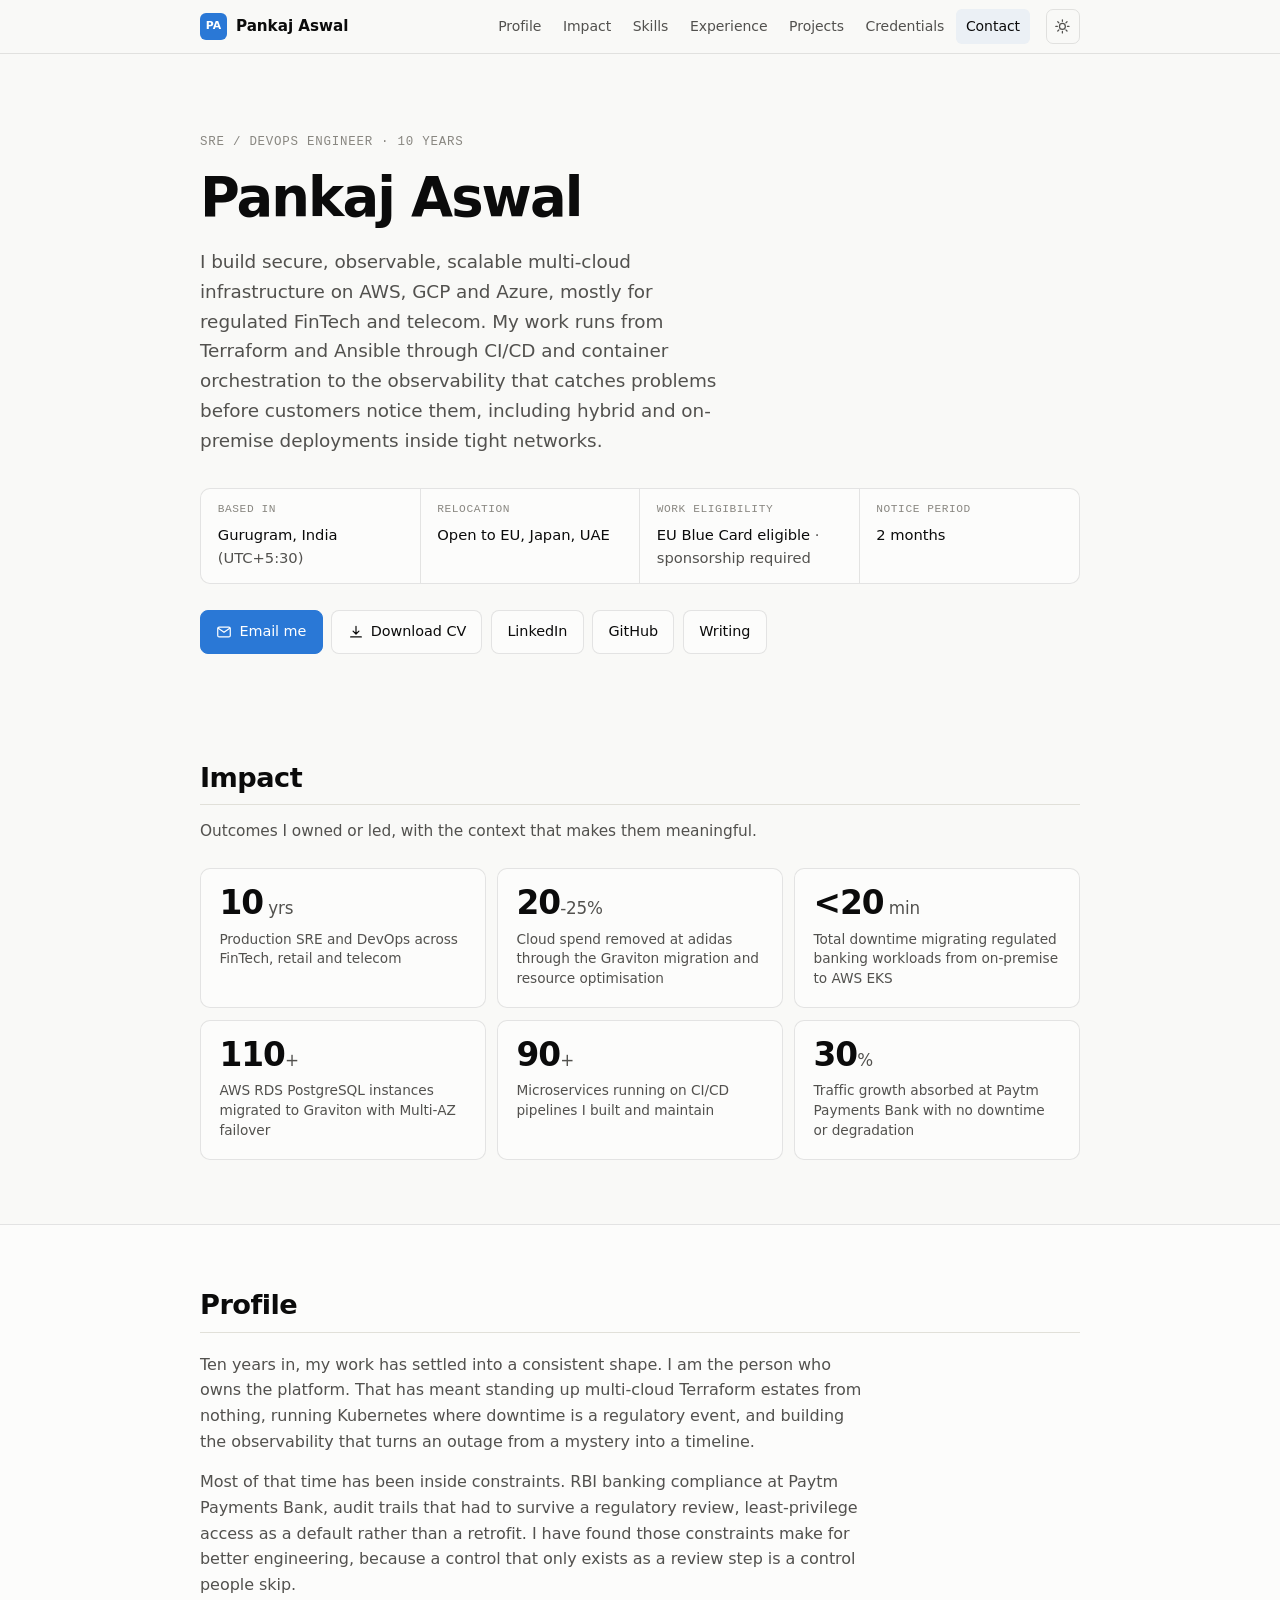
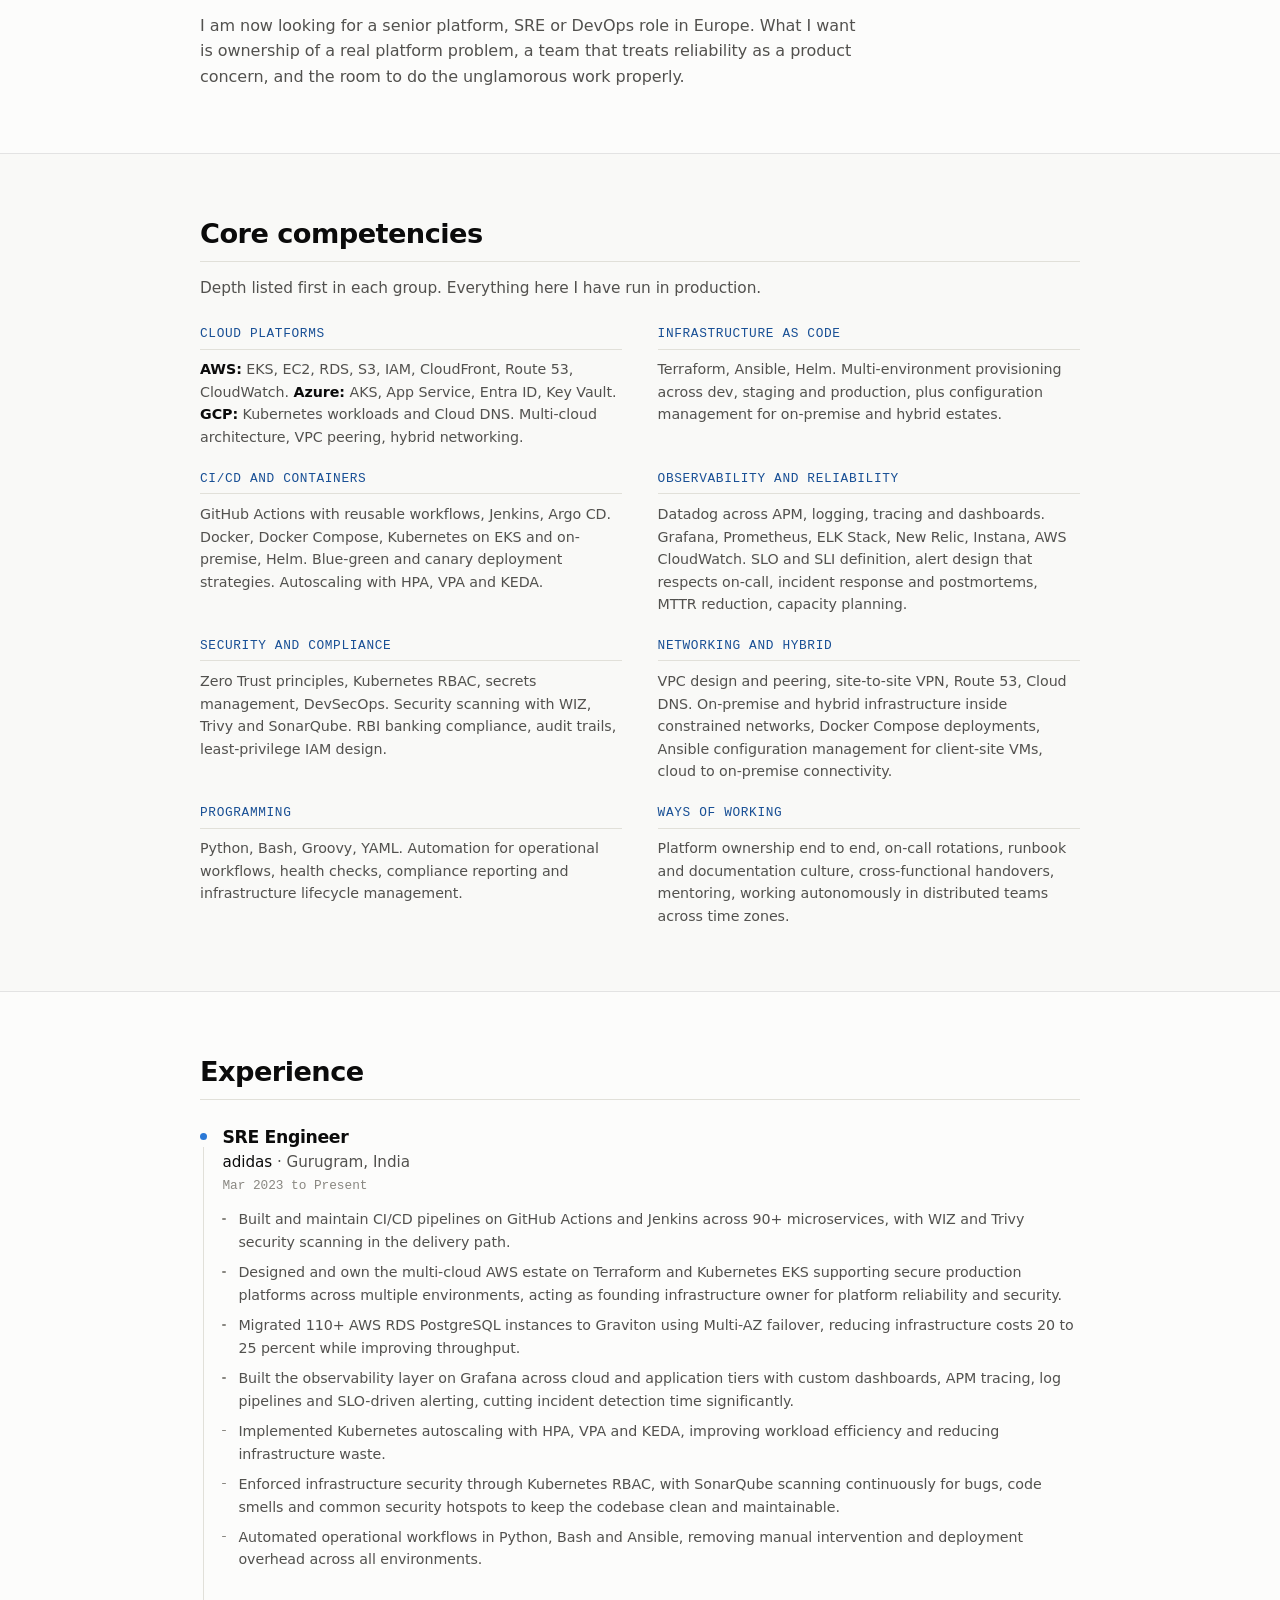
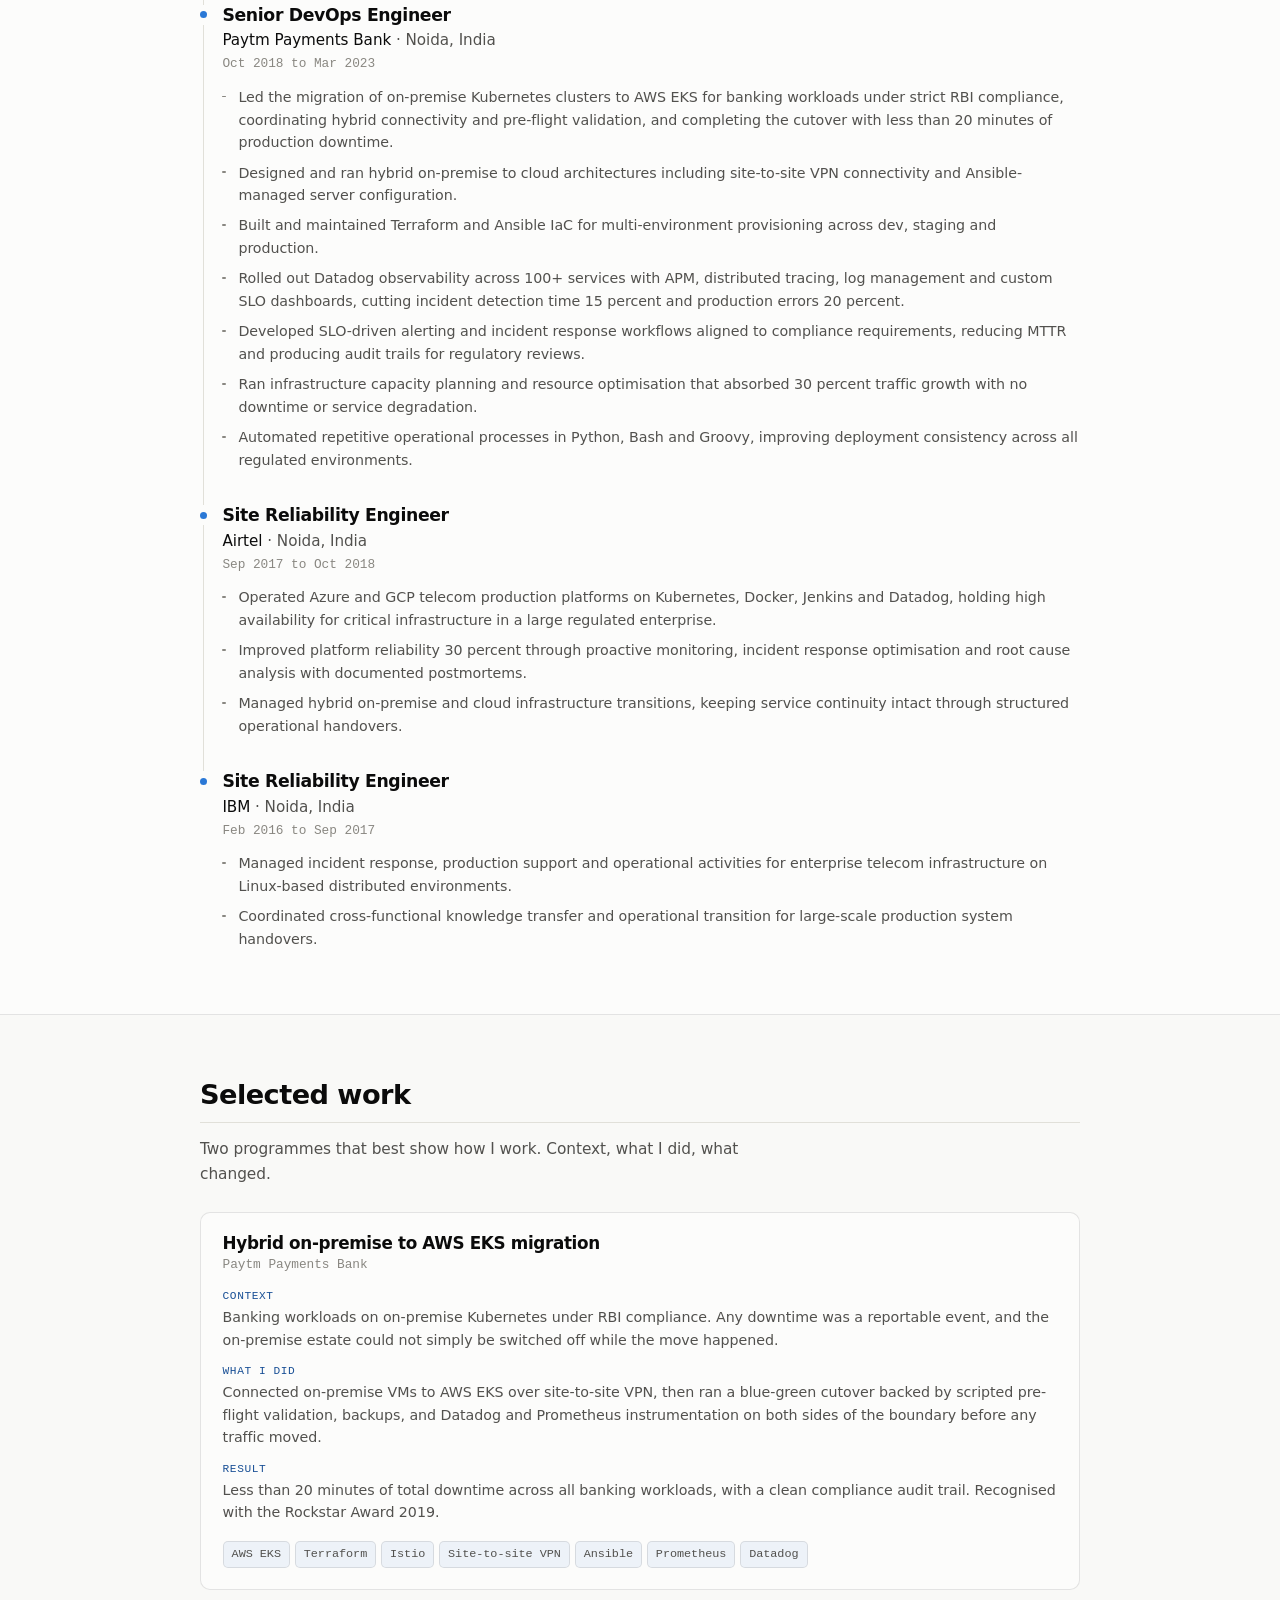
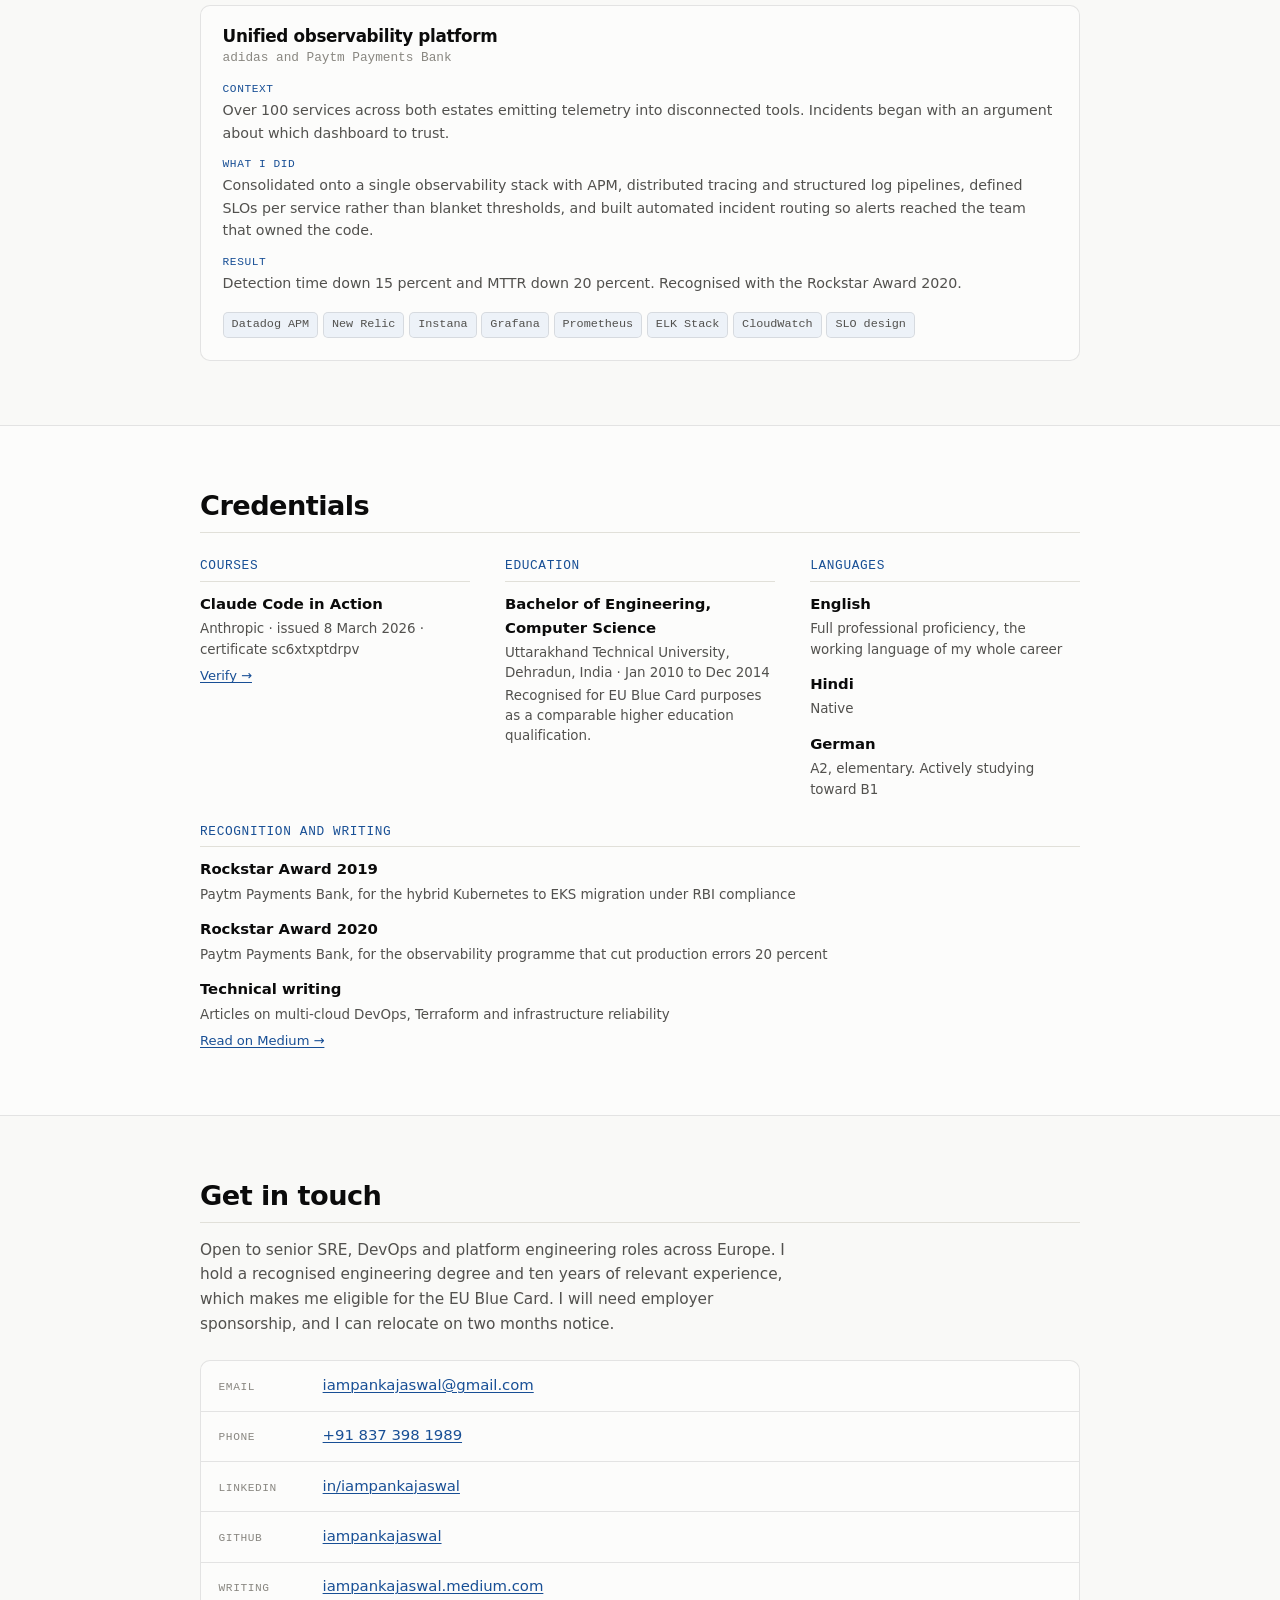
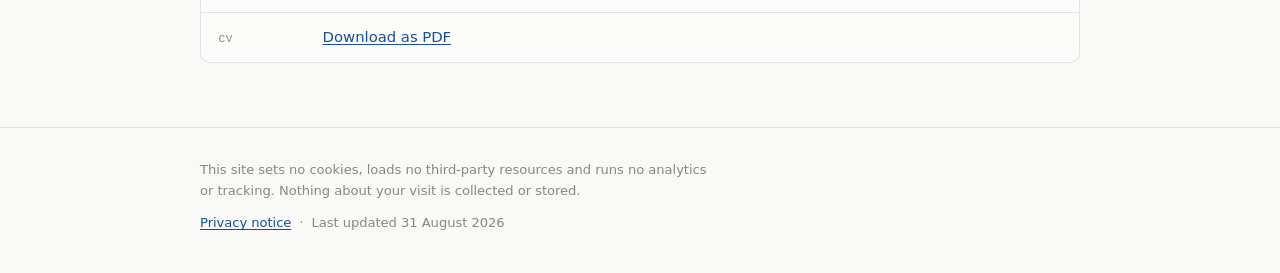
==== commit c45e8757: "Correct downtime figure to less than 20 minutes and refresh the CV" ====
--- a/index.html
+++ b/index.html
@@ -285,7 +285,7 @@
           <p class="role__dates"><time datetime="2018-10">Oct 2018</time> to <time datetime="2023-03">Mar 2023</time></p>
         </div>
         <ul class="role__points">
-          <li>Led the migration of on-premise Kubernetes clusters to AWS EKS for banking workloads under strict RBI compliance, coordinating hybrid connectivity and pre-flight validation, and completing the cutover in under 20 minutes of production downtime.</li>
+          <li>Led the migration of on-premise Kubernetes clusters to AWS EKS for banking workloads under strict RBI compliance, coordinating hybrid connectivity and pre-flight validation, and completing the cutover with less than 20 minutes of production downtime.</li>
           <li>Designed and ran hybrid on-premise to cloud architectures including site-to-site VPN connectivity and Ansible-managed server configuration.</li>
           <li>Built and maintained Terraform and Ansible IaC for multi-environment provisioning across dev, staging and production.</li>
           <li>Rolled out Datadog observability across 100+ services with APM, distributed tracing, log management and custom SLO dashboards, cutting incident detection time 15 percent and production errors 20 percent.</li>
@@ -343,7 +343,7 @@
           <dt>What I did</dt>
           <dd>Connected on-premise VMs to AWS EKS over site-to-site VPN, then ran a blue-green cutover backed by scripted pre-flight validation, backups, and Datadog and Prometheus instrumentation on both sides of the boundary before any traffic moved.</dd>
           <dt>Result</dt>
-          <dd>Under 20 minutes of total downtime across all banking workloads, with a clean compliance audit trail. Recognised with the Rockstar Award 2019.</dd>
+          <dd>Less than 20 minutes of total downtime across all banking workloads, with a clean compliance audit trail. Recognised with the Rockstar Award 2019.</dd>
         </dl>
         <ul class="tags" role="list">
           <li>AWS EKS</li><li>Terraform</li><li>Istio</li><li>Site-to-site VPN</li><li>Ansible</li><li>Prometheus</li><li>Datadog</li>
